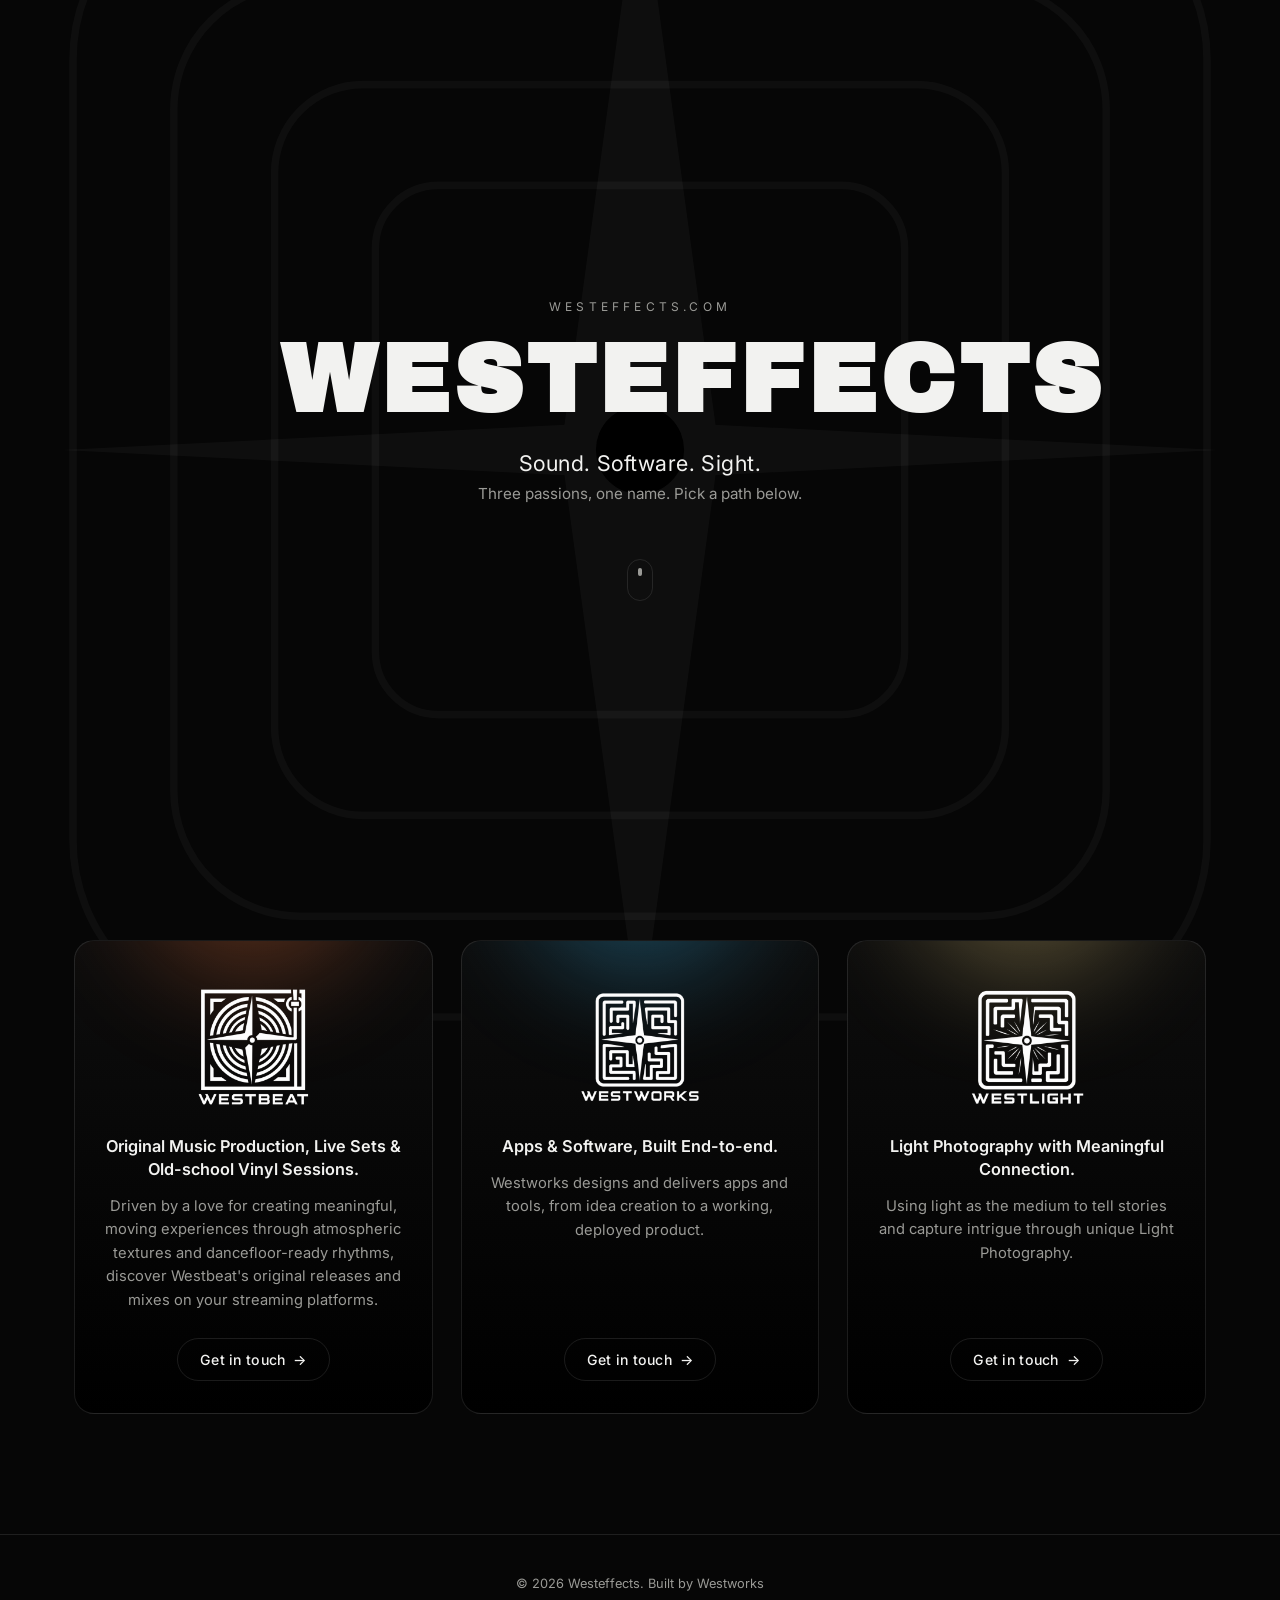
==== index.html @ 7c858b0b "edit footer" ====
<!DOCTYPE html>
<html lang="en">
<head>
<meta charset="UTF-8">
<meta name="viewport" content="width=device-width, initial-scale=1.0">
<title>Westeffects — Westbeat · Westworks · Westlight</title>
<meta name="description" content="Westeffects is the umbrella for Westbeat (music production), Westworks (apps and software), and Westlight (photography).">

<!-- Open Graph -->
<meta property="og:title" content="Westeffects">
<meta property="og:description" content="Music. Software. Photography. Three passions, one name.">
<meta property="og:type" content="website">
<meta property="og:url" content="https://westeffects.com">

<link rel="icon" href="assets/westworks-logo.png">

<link rel="preconnect" href="https://fonts.googleapis.com">
<link rel="preconnect" href="https://fonts.gstatic.com" crossorigin>
<link href="https://fonts.googleapis.com/css2?family=Archivo+Black&family=Inter:wght@400;500;600&display=swap" rel="stylesheet">

<link rel="stylesheet" href="styles.css">
</head>
<body>

<div class="bg-mark" aria-hidden="true">
  <svg viewBox="0 0 200 200" xmlns="http://www.w3.org/2000/svg">
    <g fill="none" stroke="currentColor" stroke-width="1.2">
      <rect x="10" y="10" width="180" height="180" rx="28" />
      <rect x="26" y="26" width="148" height="148" rx="20" />
      <rect x="42" y="42" width="116" height="116" rx="14" />
      <rect x="58" y="58" width="84" height="84" rx="10" />
    </g>
    <path d="M100 8 L112 96 L192 100 L112 104 L100 192 L88 104 L8 100 L88 96 Z" fill="currentColor" />
    <circle cx="100" cy="100" r="7" fill="#000" />
  </svg>
</div>

<header class="hero">
  <div class="hero-inner">
    <p class="eyebrow">westeffects.com</p>
    <h1 class="wordmark">WESTEFFECTS</h1>
    <p class="tagline">Sound. Software. Sight.</p>
    <p class="subtext">Three passions, one name. Pick a path below.</p>
    <a href="#brands" class="scroll-cue" aria-label="Scroll to brands">
      <span></span>
    </a>
  </div>
</header>

<main id="brands" class="brands">

  <article class="card card-beat">
    <div class="card-glow"></div>
    <img class="card-logo" src="assets/westbeat-logo.png" alt="Westbeat logo">
    <p class="card-tag">Original Music Production, Live Sets & Old-school Vinyl Sessions.</p>
    <p class="card-desc">
      Driven by a love for creating meaningful, moving experiences through
      atmospheric textures and dancefloor-ready rhythms, discover Westbeat's
      original releases and mixes on your streaming platforms.
    </p>
    <a class="card-cta" href="mailto:westbeat@westeffects.com">
      Get in touch <span aria-hidden="true">→</span>
    </a>
  </article>

  <article class="card card-works">
    <div class="card-glow"></div>
    <img class="card-logo" src="assets/westworks-logo.png" alt="Westworks logo">
    <p class="card-tag">Apps & Software, Built End-to-end.</p>
    <p class="card-desc">
      Westworks designs and delivers apps and tools, from idea creation
      to a working, deployed product.
    </p>
    <a class="card-cta" href="mailto:westworks@westeffects.com">
      Get in touch <span aria-hidden="true">→</span>
    </a>
  </article>

  <article class="card card-light">
    <div class="card-glow"></div>
    <img class="card-logo" src="assets/westlight-logo.png" alt="Westlight logo">
    <p class="card-tag">Light Photography with Meaningful Connection.</p>
    <p class="card-desc">
      Using light as the medium to tell stories and capture intrigue
      through unique Light Photography.
    </p>
    <a class="card-cta" href="mailto:westlight@westeffects.com">
      Get in touch <span aria-hidden="true">→</span>
    </a>
  </article>

</main>

<footer class="site-footer">
  <p>&copy; <span id="year"></span> Westeffects. Built by Westworks</p>
</footer>

<script>
  document.getElementById('year').textContent = new Date().getFullYear();
</script>

</body>
</html>
---- styles.css ----
:root {
  --bg: #060606;
  --bg-2: #0d0d0d;
  --line: rgba(255, 255, 255, 0.10);
  --text: #f2f2f0;
  --text-dim: #9a9a96;
  --beat: #ff7a3d;
  --works: #3dc4ff;
  --light: #ffe08a;
}

* { box-sizing: border-box; }

html { scroll-behavior: smooth; }

body {
  margin: 0;
  background: var(--bg);
  color: var(--text);
  font-family: 'Inter', -apple-system, BlinkMacSystemFont, sans-serif;
  overflow-x: hidden;
}

/* ---------- background watermark mark ---------- */
.bg-mark {
  position: fixed;
  top: 50%;
  left: 50%;
  width: 140vmin;
  height: 140vmin;
  transform: translate(-50%, -50%);
  color: rgba(255, 255, 255, 0.035);
  pointer-events: none;
  z-index: 0;
  animation: spin 240s linear infinite;
}
.bg-mark svg { width: 100%; height: 100%; }
@keyframes spin {
  from { transform: translate(-50%, -50%) rotate(0deg); }
  to   { transform: translate(-50%, -50%) rotate(360deg); }
}

/* ---------- hero ---------- */
.hero {
  position: relative;
  min-height: 100svh;
  display: flex;
  align-items: center;
  justify-content: center;
  text-align: center;
  padding: 24px;
  z-index: 1;
}

.hero-inner { max-width: 720px; }

.eyebrow {
  margin: 0 0 18px;
  letter-spacing: 0.35em;
  text-transform: uppercase;
  font-size: 12px;
  color: var(--text-dim);
}

.wordmark {
  font-family: 'Archivo Black', sans-serif;
  font-size: clamp(2.6rem, 9vw, 6rem);
  letter-spacing: 0.04em;
  margin: 0;
  line-height: 1;
}

.tagline {
  margin: 22px 0 8px;
  font-size: clamp(1rem, 2.4vw, 1.35rem);
  color: var(--text);
  letter-spacing: 0.02em;
}

.subtext {
  margin: 0 auto;
  max-width: 440px;
  color: var(--text-dim);
  font-size: 0.95rem;
}

.scroll-cue {
  display: inline-flex;
  margin-top: 56px;
  width: 26px;
  height: 42px;
  border: 1.5px solid var(--line);
  border-radius: 20px;
  align-items: flex-start;
  justify-content: center;
  padding-top: 8px;
}
.scroll-cue span {
  width: 4px;
  height: 8px;
  border-radius: 2px;
  background: var(--text-dim);
  animation: bob 1.8s ease-in-out infinite;
}
@keyframes bob {
  0%, 100% { transform: translateY(0); opacity: 1; }
  50% { transform: translateY(10px); opacity: 0.3; }
}

/* ---------- brand cards ---------- */
.brands {
  position: relative;
  z-index: 1;
  max-width: 1180px;
  margin: 0 auto;
  padding: 40px 24px 120px;
  display: grid;
  grid-template-columns: repeat(3, 1fr);
  gap: 28px;
}

@media (max-width: 880px) {
  .brands { grid-template-columns: 1fr; max-width: 480px; }
}

.card {
  position: relative;
  background: linear-gradient(180deg, var(--bg-2), #000);
  border: 1px solid var(--line);
  border-radius: 20px;
  padding: 40px 28px 32px;
  display: flex;
  flex-direction: column;
  align-items: center;
  text-align: center;
  overflow: hidden;
  transition: transform 0.35s ease, border-color 0.35s ease;
}

.card:hover {
  transform: translateY(-6px);
  border-color: rgba(255, 255, 255, 0.22);
}

.card-glow {
  position: absolute;
  top: -40%;
  left: 50%;
  width: 220px;
  height: 220px;
  transform: translateX(-50%);
  border-radius: 50%;
  filter: blur(60px);
  opacity: 0.35;
  transition: opacity 0.35s ease;
  pointer-events: none;
}
.card:hover .card-glow { opacity: 0.55; }

.card-beat .card-glow  { background: var(--beat); }
.card-works .card-glow { background: var(--works); }
.card-light .card-glow { background: var(--light); }

.card-logo {
  position: relative;
  width: 132px;
  height: 132px;
  object-fit: contain;
  margin-bottom: 22px;
}

.card-tag {
  position: relative;
  font-weight: 600;
  font-size: 1.02rem;
  margin: 0 0 14px;
  line-height: 1.4;
}

.card-desc {
  position: relative;
  color: var(--text-dim);
  font-size: 0.92rem;
  line-height: 1.6;
  margin: 0 0 26px;
}

.card-cta {
  position: relative;
  display: inline-flex;
  align-items: center;
  gap: 8px;
  margin-top: auto;
  padding: 12px 22px;
  border-radius: 999px;
  border: 1px solid var(--line);
  color: var(--text);
  text-decoration: none;
  font-size: 0.88rem;
  font-weight: 500;
  letter-spacing: 0.02em;
  transition: background 0.25s ease, border-color 0.25s ease, gap 0.25s ease;
}
.card-cta:hover {
  gap: 12px;
  border-color: rgba(255, 255, 255, 0.4);
  background: rgba(255, 255, 255, 0.06);
}

/* ---------- footer ---------- */
.site-footer {
  position: relative;
  z-index: 1;
  text-align: center;
  padding: 28px 24px 40px;
  color: var(--text-dim);
  font-size: 0.8rem;
  border-top: 1px solid var(--line);
}
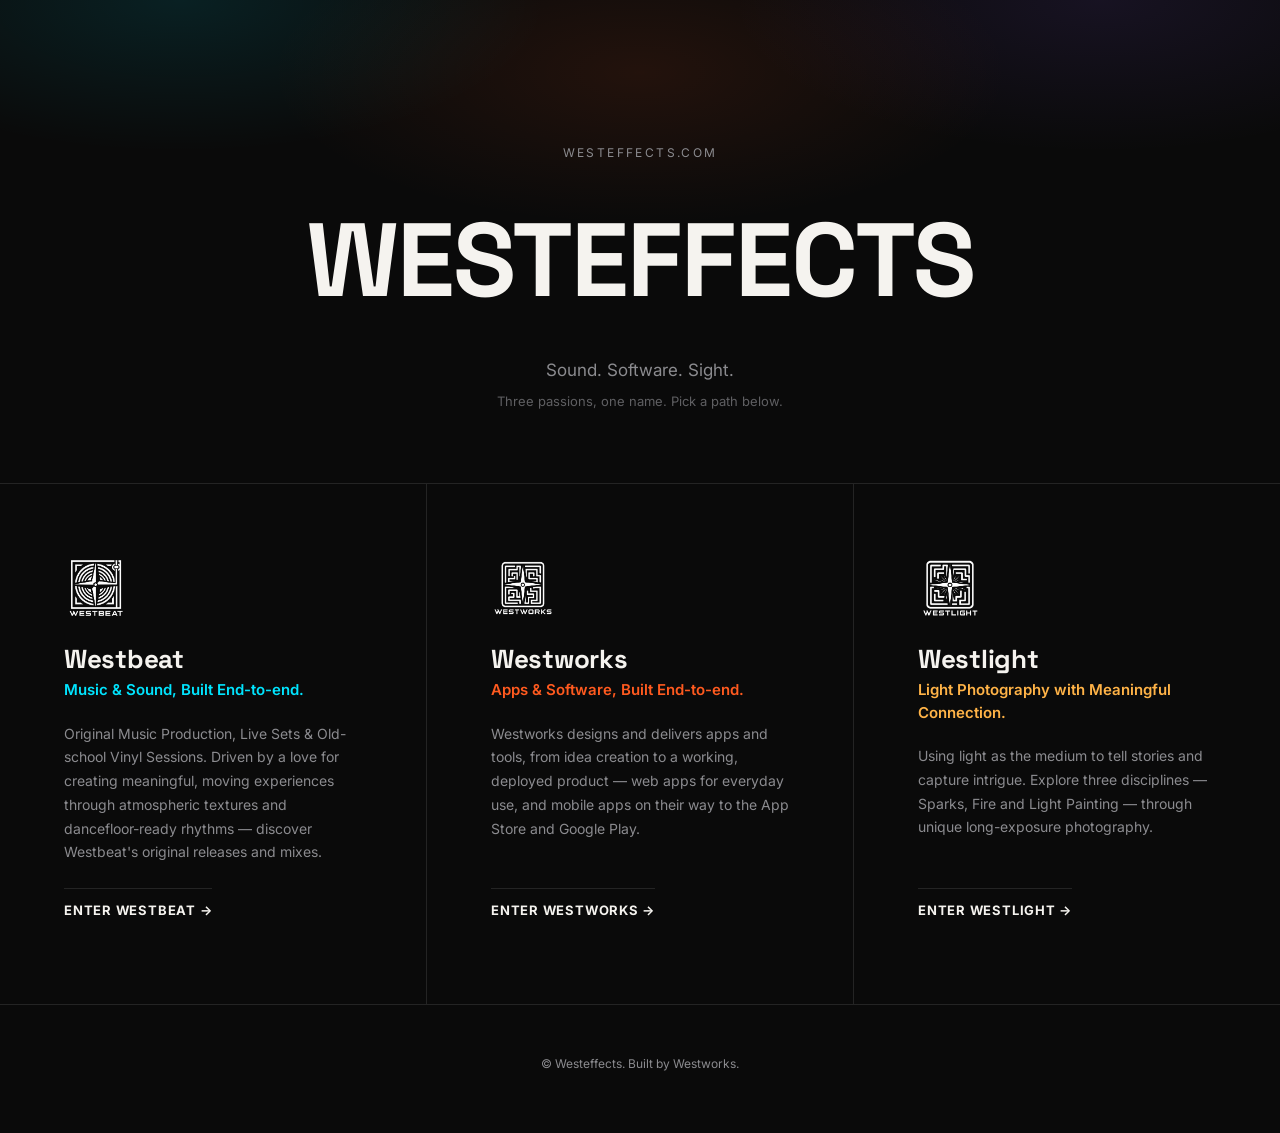
==== commit 550e1337: "Restructure site into dedicated project pages Replace single-page landing with a hub page linking to" ====
--- a/index.html
+++ b/index.html
@@ -5,99 +5,147 @@
 <meta name="viewport" content="width=device-width, initial-scale=1.0">
 <title>Westeffects — Westbeat · Westworks · Westlight</title>
 <meta name="description" content="Westeffects is the umbrella for Westbeat (music production), Westworks (apps and software), and Westlight (photography).">
-
-<!-- Open Graph -->
 <meta property="og:title" content="Westeffects">
 <meta property="og:description" content="Music. Software. Photography. Three passions, one name.">
 <meta property="og:type" content="website">
 <meta property="og:url" content="https://westeffects.com">
-
-<link rel="icon" href="assets/westworks-logo.png">
-
+<link rel="icon" href="/favicon.ico" sizes="any">
+<link rel="icon" type="image/png" sizes="32x32" href="/assets/favicon/favicon-32x32.png">
+<link rel="icon" type="image/png" sizes="16x16" href="/assets/favicon/favicon-16x16.png">
+<link rel="apple-touch-icon" sizes="180x180" href="/assets/favicon/favicon-180x180.png">
 <link rel="preconnect" href="https://fonts.googleapis.com">
 <link rel="preconnect" href="https://fonts.gstatic.com" crossorigin>
-<link href="https://fonts.googleapis.com/css2?family=Archivo+Black&family=Inter:wght@400;500;600&display=swap" rel="stylesheet">
+<link href="https://fonts.googleapis.com/css2?family=Space+Grotesk:wght@500;600;700&family=Inter:wght@400;500;600;700&display=swap" rel="stylesheet">
+<style>
+  :root{
+    --bg:#0a0a0a; --bg-raised:#131313; --line:#242424; --text:#f5f3ef; --muted:#8b8b8f;
+    --beat-a:#00e5ff; --beat-b:#ff2fd6;
+    --works:#ff5a1f;
+    --light-a:#ffb347; --light-b:#8b5cf6;
+  }
+  *{box-sizing:border-box; margin:0; padding:0;}
+  body{background:var(--bg); color:var(--text); font-family:'Inter',sans-serif; line-height:1.5;}
+  a{color:inherit; text-decoration:none;}
+  img{display:block; max-width:100%;}
+  h1,h2,h3{font-family:'Space Grotesk';}
 
-<link rel="stylesheet" href="styles.css">
+  header{
+    text-align:center; padding:16vh 6vw 8vh; position:relative; overflow:hidden;
+  }
+  header::before{
+    content:""; position:absolute; inset:-30% -10% auto -10%; height:150%;
+    background:
+      radial-gradient(ellipse 40% 35% at 20% 20%, rgba(0,229,255,.10), transparent 60%),
+      radial-gradient(ellipse 40% 35% at 50% 30%, rgba(255,90,31,.10), transparent 60%),
+      radial-gradient(ellipse 40% 35% at 80% 20%, rgba(139,92,246,.10), transparent 60%);
+    z-index:0;
+  }
+  .header-inner{position:relative; z-index:1;}
+  .kicker{font-size:12px; letter-spacing:.2em; text-transform:uppercase; color:var(--muted); margin-bottom:20px;}
+  h1{font-size:clamp(44px,9vw,104px); font-weight:700; letter-spacing:-.02em;}
+  header p.tag{margin-top:20px; color:var(--muted); font-size:clamp(14px,1.8vw,17px);}
+  header p.sub{margin-top:8px; color:#5f5f62; font-size:13px;}
+
+  .brands{
+    display:grid; grid-template-columns:repeat(3,1fr); gap:1px;
+    background:var(--line); border-top:1px solid var(--line); border-bottom:1px solid var(--line);
+  }
+  @media (max-width:860px){ .brands{grid-template-columns:1fr;} }
+
+  .brand-card{
+    background:var(--bg); padding:8vh 5vw; position:relative; overflow:hidden;
+    display:flex; flex-direction:column; gap:20px; min-height:520px;
+    transition:background .3s;
+  }
+  .brand-card:hover{background:var(--bg-raised);}
+  .brand-card .glow{
+    position:absolute; inset:0; opacity:0; transition:opacity .4s; pointer-events:none;
+  }
+  .brand-card:hover .glow{opacity:1;}
+
+  .card-beat .glow{background:radial-gradient(circle at 30% 20%, rgba(0,229,255,.14), transparent 55%), radial-gradient(circle at 75% 75%, rgba(255,47,214,.12), transparent 55%);}
+  .card-works .glow{background:radial-gradient(circle at 30% 20%, rgba(255,90,31,.16), transparent 55%);}
+  .card-light .glow{background:radial-gradient(circle at 30% 20%, rgba(255,179,71,.14), transparent 55%), radial-gradient(circle at 75% 75%, rgba(139,92,246,.14), transparent 55%);}
+
+  .brand-card .content{position:relative; z-index:1; display:flex; flex-direction:column; gap:20px; height:100%;}
+  .brand-card .mark{width:64px; height:64px; object-fit:contain;}
+  .brand-card h2{font-size:26px; font-weight:700; letter-spacing:-.01em;}
+  .brand-card .tagline{font-size:15px; font-weight:600; color:var(--muted);}
+  .brand-card .desc{font-size:14px; color:var(--muted); line-height:1.7; flex:1;}
+  .card-beat .tagline{color:var(--beat-a);}
+  .card-works .tagline{color:var(--works);}
+  .card-light .tagline{color:var(--light-a);}
+
+  .enter{
+    margin-top:auto; display:inline-flex; align-items:center; gap:8px;
+    font-size:13px; font-weight:700; letter-spacing:.06em; text-transform:uppercase;
+    padding:12px 0; border-top:1px solid var(--line); width:fit-content;
+    transition:gap .2s;
+  }
+  .brand-card:hover .enter{gap:14px;}
+
+  footer{text-align:center; padding:50px 6vw 60px; color:var(--muted); font-size:12px;}
+  footer a{border-bottom:1px solid transparent;}
+  footer a:hover{border-color:var(--muted);}
+</style>
 </head>
 <body>
 
-<div class="bg-mark" aria-hidden="true">
-  <svg viewBox="0 0 200 200" xmlns="http://www.w3.org/2000/svg">
-    <g fill="none" stroke="currentColor" stroke-width="1.2">
-      <rect x="10" y="10" width="180" height="180" rx="28" />
-      <rect x="26" y="26" width="148" height="148" rx="20" />
-      <rect x="42" y="42" width="116" height="116" rx="14" />
-      <rect x="58" y="58" width="84" height="84" rx="10" />
-    </g>
-    <path d="M100 8 L112 96 L192 100 L112 104 L100 192 L88 104 L8 100 L88 96 Z" fill="currentColor" />
-    <circle cx="100" cy="100" r="7" fill="#000" />
-  </svg>
-</div>
-
-<header class="hero">
-  <div class="hero-inner">
-    <p class="eyebrow">westeffects.com</p>
-    <h1 class="wordmark">WESTEFFECTS</h1>
-    <p class="tagline">Sound. Software. Sight.</p>
-    <p class="subtext">Three passions, one name. Pick a path below.</p>
-    <a href="#brands" class="scroll-cue" aria-label="Scroll to brands">
-      <span></span>
-    </a>
+<header>
+  <div class="header-inner">
+    <div class="kicker">westeffects.com</div>
+    <h1>WESTEFFECTS</h1>
+    <p class="tag">Sound. Software. Sight.</p>
+    <p class="sub">Three passions, one name. Pick a path below.</p>
   </div>
 </header>
 
-<main id="brands" class="brands">
+<div class="brands" id="brands">
 
-  <article class="card card-beat">
-    <div class="card-glow"></div>
-    <img class="card-logo" src="assets/westbeat-logo.png" alt="Westbeat logo">
-    <p class="card-tag">Original Music Production, Live Sets & Old-school Vinyl Sessions.</p>
-    <p class="card-desc">
-      Driven by a love for creating meaningful, moving experiences through
-      atmospheric textures and dancefloor-ready rhythms, discover Westbeat's
-      original releases and mixes on your streaming platforms.
-    </p>
-    <a class="card-cta" href="mailto:westbeat@westeffects.com">
-      Get in touch <span aria-hidden="true">→</span>
-    </a>
-  </article>
+  <a class="brand-card card-beat" href="/westbeat/">
+    <div class="glow"></div>
+    <div class="content">
+      <img class="mark" src="/assets/westbeat-logo.png" alt="Westbeat logo">
+      <div>
+        <h2>Westbeat</h2>
+        <p class="tagline">Music &amp; Sound, Built End-to-end.</p>
+      </div>
+      <p class="desc">Original Music Production, Live Sets &amp; Old-school Vinyl Sessions. Driven by a love for creating meaningful, moving experiences through atmospheric textures and dancefloor-ready rhythms — discover Westbeat's original releases and mixes.</p>
+      <span class="enter">Enter Westbeat &rarr;</span>
+    </div>
+  </a>
 
-  <article class="card card-works">
-    <div class="card-glow"></div>
-    <img class="card-logo" src="assets/westworks-logo.png" alt="Westworks logo">
-    <p class="card-tag">Apps & Software, Built End-to-end.</p>
-    <p class="card-desc">
-      Westworks designs and delivers apps and tools, from idea creation
-      to a working, deployed product.
-    </p>
-    <a class="card-cta" href="mailto:westworks@westeffects.com">
-      Get in touch <span aria-hidden="true">→</span>
-    </a>
-  </article>
+  <a class="brand-card card-works" href="/westworks/">
+    <div class="glow"></div>
+    <div class="content">
+      <img class="mark" src="/assets/westworks-logo.png" alt="Westworks logo" onerror="this.style.display='none'">
+      <div>
+        <h2>Westworks</h2>
+        <p class="tagline">Apps &amp; Software, Built End-to-end.</p>
+      </div>
+      <p class="desc">Westworks designs and delivers apps and tools, from idea creation to a working, deployed product — web apps for everyday use, and mobile apps on their way to the App Store and Google Play.</p>
+      <span class="enter">Enter Westworks &rarr;</span>
+    </div>
+  </a>
 
-  <article class="card card-light">
-    <div class="card-glow"></div>
-    <img class="card-logo" src="assets/westlight-logo.png" alt="Westlight logo">
-    <p class="card-tag">Light Photography with Meaningful Connection.</p>
-    <p class="card-desc">
-      Using light as the medium to tell stories and capture intrigue
-      through unique Light Photography.
-    </p>
-    <a class="card-cta" href="mailto:westlight@westeffects.com">
-      Get in touch <span aria-hidden="true">→</span>
-    </a>
-  </article>
+  <a class="brand-card card-light" href="/westlight/">
+    <div class="glow"></div>
+    <div class="content">
+      <img class="mark" src="/assets/westlight-logo.png" alt="Westlight logo" onerror="this.style.display='none'">
+      <div>
+        <h2>Westlight</h2>
+        <p class="tagline">Light Photography with Meaningful Connection.</p>
+      </div>
+      <p class="desc">Using light as the medium to tell stories and capture intrigue. Explore three disciplines — Sparks, Fire and Light Painting — through unique long-exposure photography.</p>
+      <span class="enter">Enter Westlight &rarr;</span>
+    </div>
+  </a>
 
-</main>
+</div>
 
-<footer class="site-footer">
-  <p>&copy; <span id="year"></span> Westeffects. Built by Westworks</p>
+<footer>
+  &copy; Westeffects. Built by <a href="/westworks/">Westworks</a>.
 </footer>
-
-<script>
-  document.getElementById('year').textContent = new Date().getFullYear();
-</script>
 
 </body>
 </html>
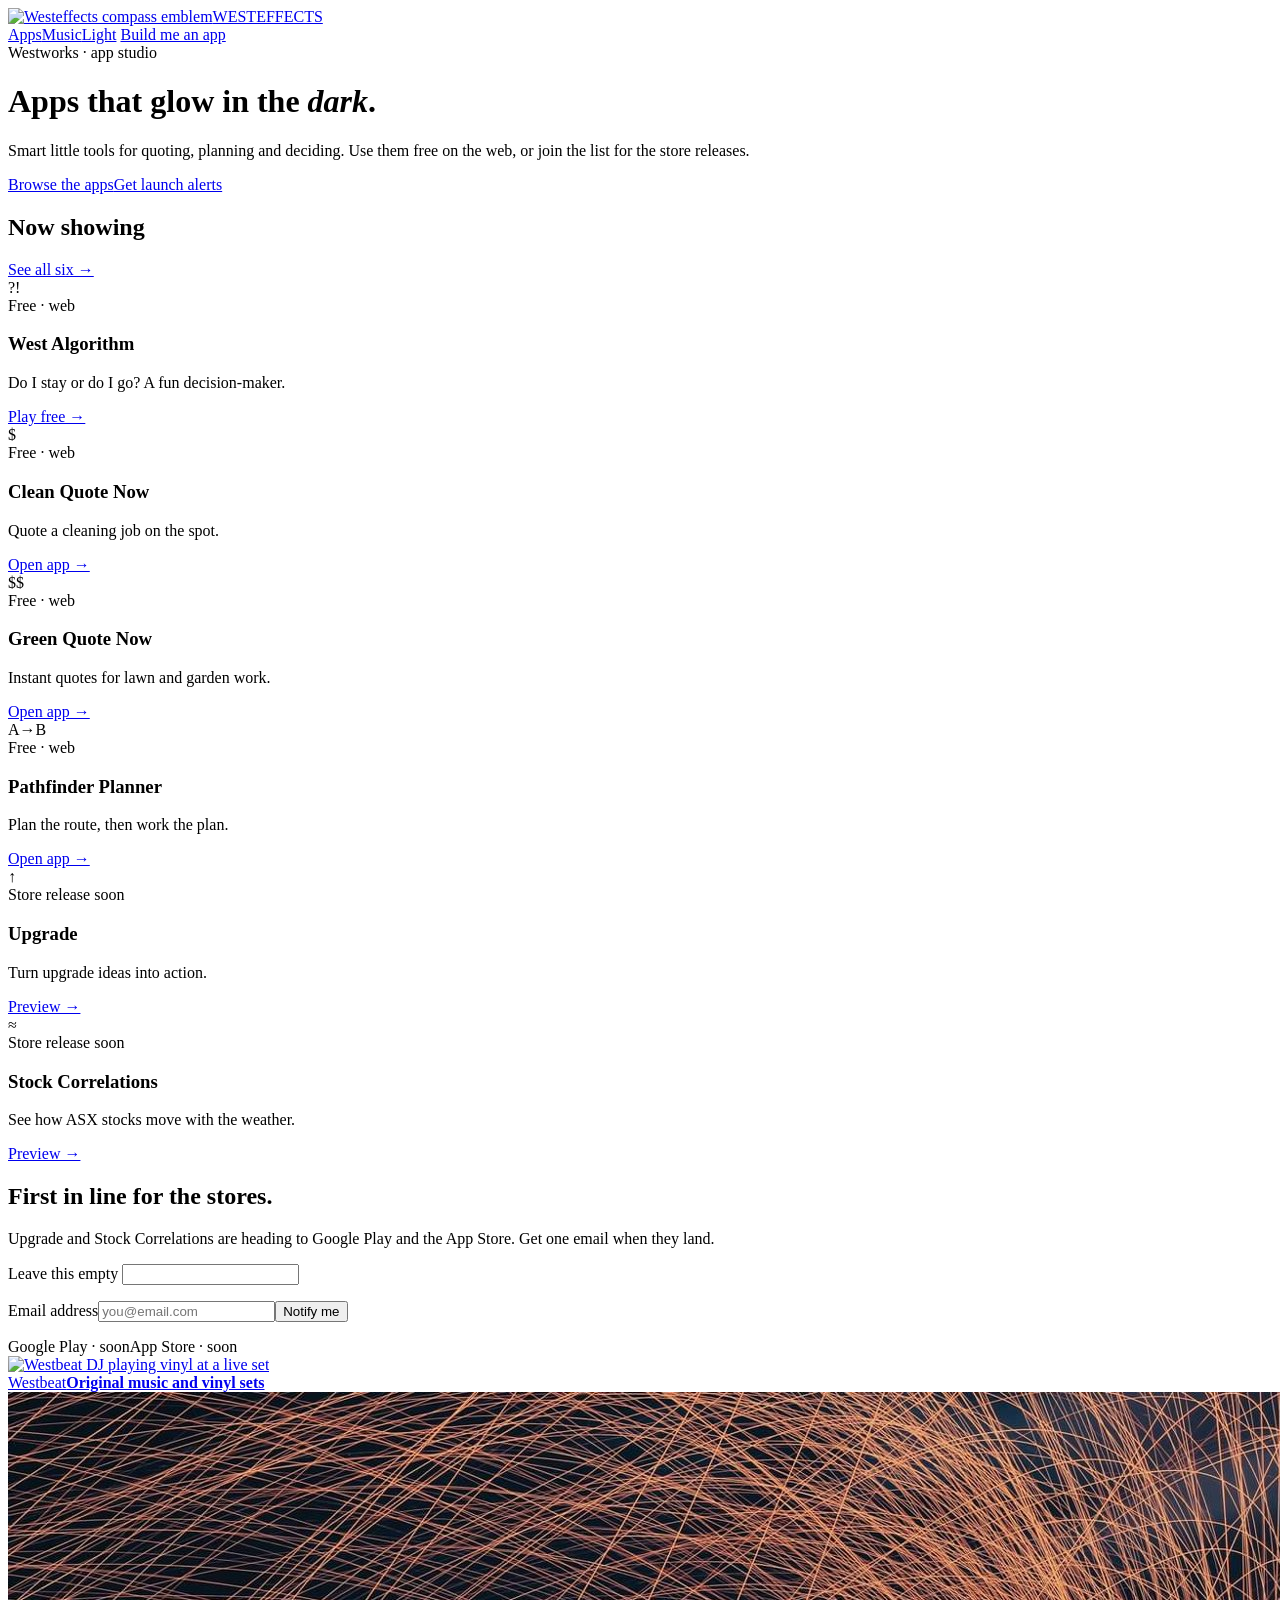
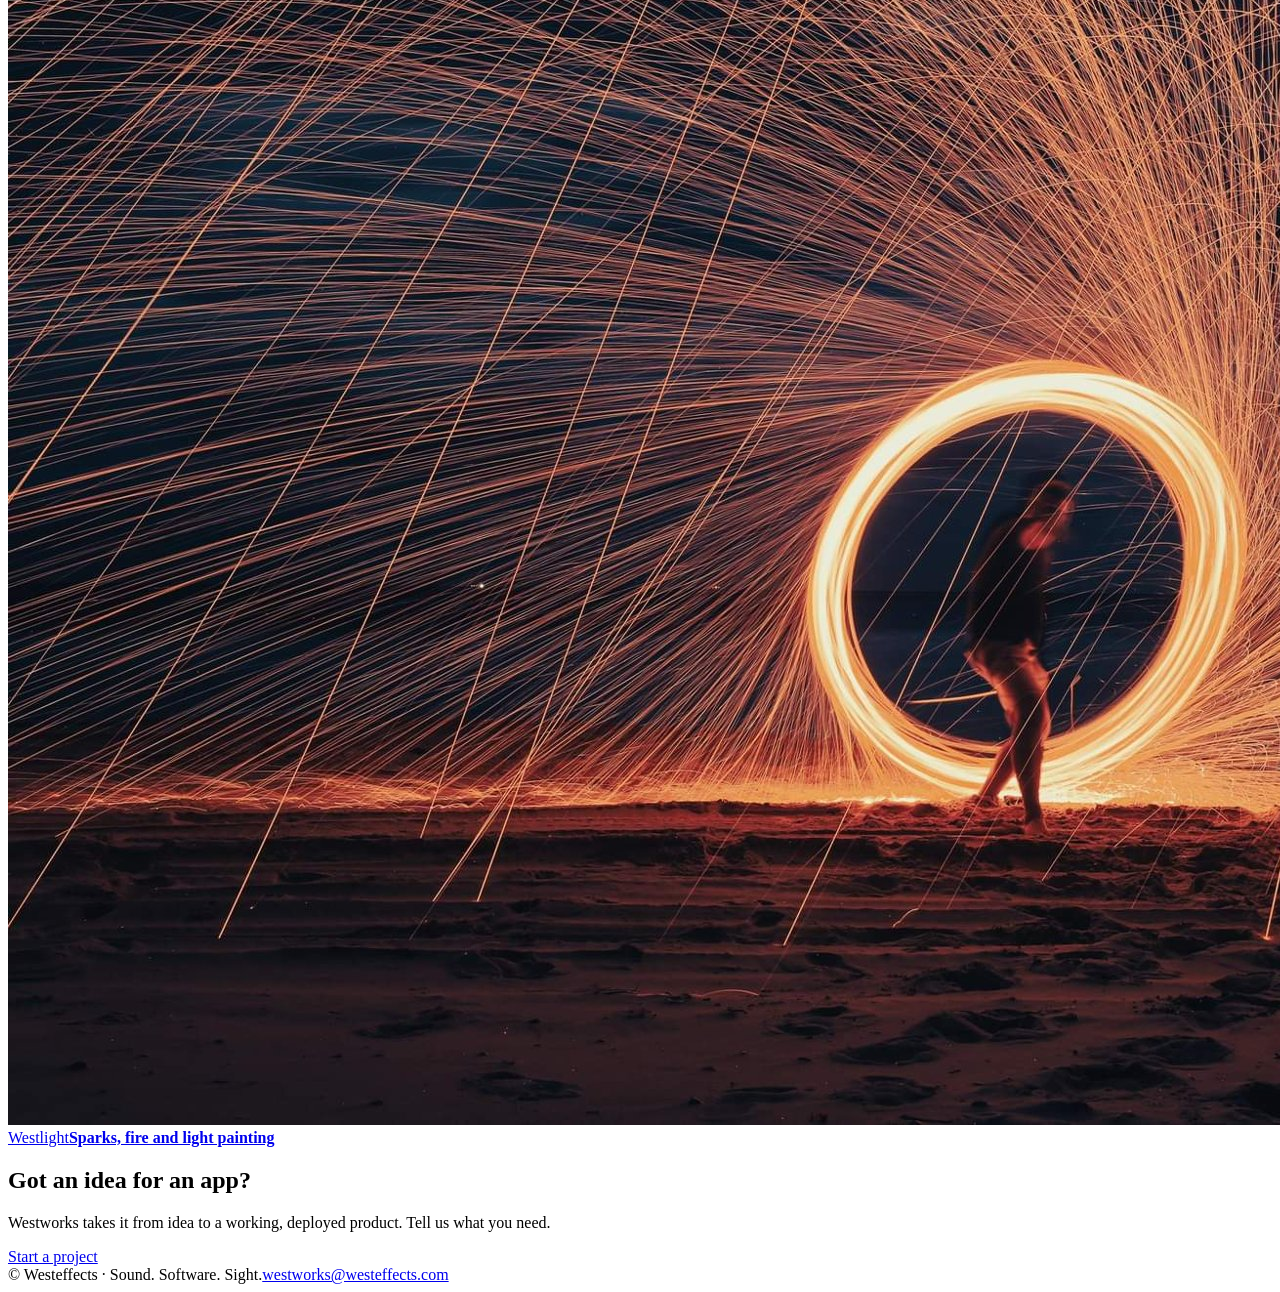
==== commit b65b2a67: "Add files via upload" ====
--- a/index.html
+++ b/index.html
@@ -3,149 +3,81 @@
 <head>
 <meta charset="UTF-8">
 <meta name="viewport" content="width=device-width, initial-scale=1.0">
-<title>Westeffects — Westbeat · Westworks · Westlight</title>
-<meta name="description" content="Westeffects is the umbrella for Westbeat (music production), Westworks (apps and software), and Westlight (photography).">
+<title>Westeffects — Apps, Music and Light Photography</title>
+<meta name="description" content="Westeffects is the home of Westworks (apps and software), Westbeat (music) and Westlight (light photography). Try the apps free, or get a custom app built.">
 <meta property="og:title" content="Westeffects">
-<meta property="og:description" content="Music. Software. Photography. Three passions, one name.">
+<meta property="og:description" content="Sound. Software. Sight. Free web apps, store releases coming, and custom builds.">
 <meta property="og:type" content="website">
 <meta property="og:url" content="https://westeffects.com">
-<link rel="icon" href="/favicon.ico" sizes="any">
-<link rel="icon" type="image/png" sizes="32x32" href="/assets/favicon/favicon-32x32.png">
-<link rel="icon" type="image/png" sizes="16x16" href="/assets/favicon/favicon-16x16.png">
-<link rel="apple-touch-icon" sizes="180x180" href="/assets/favicon/favicon-180x180.png">
+<meta property="og:image" content="https://westeffects.com/westlight/full/sparks-02.jpg">
+<link rel="icon" href="/assets/favicon.png">
 <link rel="preconnect" href="https://fonts.googleapis.com">
 <link rel="preconnect" href="https://fonts.gstatic.com" crossorigin>
-<link href="https://fonts.googleapis.com/css2?family=Space+Grotesk:wght@500;600;700&family=Inter:wght@400;500;600;700&display=swap" rel="stylesheet">
-<style>
-  :root{
-    --bg:#0a0a0a; --bg-raised:#131313; --line:#242424; --text:#f5f3ef; --muted:#8b8b8f;
-    --beat-a:#00e5ff; --beat-b:#ff2fd6;
-    --works:#ff5a1f;
-    --light-a:#ffb347; --light-b:#8b5cf6;
-  }
-  *{box-sizing:border-box; margin:0; padding:0;}
-  body{background:var(--bg); color:var(--text); font-family:'Inter',sans-serif; line-height:1.5;}
-  a{color:inherit; text-decoration:none;}
-  img{display:block; max-width:100%;}
-  h1,h2,h3{font-family:'Space Grotesk';}
-
-  header{
-    text-align:center; padding:16vh 6vw 8vh; position:relative; overflow:hidden;
-  }
-  header::before{
-    content:""; position:absolute; inset:-30% -10% auto -10%; height:150%;
-    background:
-      radial-gradient(ellipse 40% 35% at 20% 20%, rgba(0,229,255,.10), transparent 60%),
-      radial-gradient(ellipse 40% 35% at 50% 30%, rgba(255,90,31,.10), transparent 60%),
-      radial-gradient(ellipse 40% 35% at 80% 20%, rgba(139,92,246,.10), transparent 60%);
-    z-index:0;
-  }
-  .header-inner{position:relative; z-index:1;}
-  .kicker{font-size:12px; letter-spacing:.2em; text-transform:uppercase; color:var(--muted); margin-bottom:20px;}
-  h1{font-size:clamp(44px,9vw,104px); font-weight:700; letter-spacing:-.02em;}
-  header p.tag{margin-top:20px; color:var(--muted); font-size:clamp(14px,1.8vw,17px);}
-  header p.sub{margin-top:8px; color:#5f5f62; font-size:13px;}
-
-  .brands{
-    display:grid; grid-template-columns:repeat(3,1fr); gap:1px;
-    background:var(--line); border-top:1px solid var(--line); border-bottom:1px solid var(--line);
-  }
-  @media (max-width:860px){ .brands{grid-template-columns:1fr;} }
-
-  .brand-card{
-    background:var(--bg); padding:8vh 5vw; position:relative; overflow:hidden;
-    display:flex; flex-direction:column; gap:20px; min-height:520px;
-    transition:background .3s;
-  }
-  .brand-card:hover{background:var(--bg-raised);}
-  .brand-card .glow{
-    position:absolute; inset:0; opacity:0; transition:opacity .4s; pointer-events:none;
-  }
-  .brand-card:hover .glow{opacity:1;}
-
-  .card-beat .glow{background:radial-gradient(circle at 30% 20%, rgba(0,229,255,.14), transparent 55%), radial-gradient(circle at 75% 75%, rgba(255,47,214,.12), transparent 55%);}
-  .card-works .glow{background:radial-gradient(circle at 30% 20%, rgba(255,90,31,.16), transparent 55%);}
-  .card-light .glow{background:radial-gradient(circle at 30% 20%, rgba(255,179,71,.14), transparent 55%), radial-gradient(circle at 75% 75%, rgba(139,92,246,.14), transparent 55%);}
-
-  .brand-card .content{position:relative; z-index:1; display:flex; flex-direction:column; gap:20px; height:100%;}
-  .brand-card .mark{width:64px; height:64px; object-fit:contain;}
-  .brand-card h2{font-size:26px; font-weight:700; letter-spacing:-.01em;}
-  .brand-card .tagline{font-size:15px; font-weight:600; color:var(--muted);}
-  .brand-card .desc{font-size:14px; color:var(--muted); line-height:1.7; flex:1;}
-  .card-beat .tagline{color:var(--beat-a);}
-  .card-works .tagline{color:var(--works);}
-  .card-light .tagline{color:var(--light-a);}
-
-  .enter{
-    margin-top:auto; display:inline-flex; align-items:center; gap:8px;
-    font-size:13px; font-weight:700; letter-spacing:.06em; text-transform:uppercase;
-    padding:12px 0; border-top:1px solid var(--line); width:fit-content;
-    transition:gap .2s;
-  }
-  .brand-card:hover .enter{gap:14px;}
-
-  footer{text-align:center; padding:50px 6vw 60px; color:var(--muted); font-size:12px;}
-  footer a{border-bottom:1px solid transparent;}
-  footer a:hover{border-color:var(--muted);}
-</style>
+<link href="https://fonts.googleapis.com/css2?family=Unbounded:wght@500;800&family=Manrope:wght@400;500;700;800&display=swap" rel="stylesheet">
+<link rel="stylesheet" href="/assets/styles.css">
 </head>
 <body>
+<div class="wrap">
+  <nav class="nav" aria-label="Main">
+    <a class="brand" href="/"><img src="/assets/emblem-256.png" alt="Westeffects compass emblem" width="44" height="44"><span>WESTEFFECTS</span></a>
+    <div class="menu">
+      <a href="/westworks/">Apps</a><a href="/westbeat/">Music</a><a href="/westlight/">Light</a>
+      <a class="cta" href="/westworks/#build">Build me an app</a>
+    </div>
+  </nav>
 
-<header>
-  <div class="header-inner">
-    <div class="kicker">westeffects.com</div>
-    <h1>WESTEFFECTS</h1>
-    <p class="tag">Sound. Software. Sight.</p>
-    <p class="sub">Three passions, one name. Pick a path below.</p>
-  </div>
-</header>
+  <header class="hero">
+    <span class="kicker">Westworks · app studio</span>
+    <h1 class="disp">Apps that glow in the <em>dark</em>.</h1>
+    <p class="lead">Smart little tools for quoting, planning and deciding. Use them free on the web, or join the list for the store releases.</p>
+    <div class="row"><a class="btn" href="/westworks/">Browse the apps</a><a class="btn ghost" href="#notify">Get launch alerts</a></div>
+  </header>
 
-<div class="brands" id="brands">
-
-  <a class="brand-card card-beat" href="/westbeat/">
-    <div class="glow"></div>
-    <div class="content">
-      <img class="mark" src="/assets/westbeat-logo.png" alt="Westbeat logo">
-      <div>
-        <h2>Westbeat</h2>
-        <p class="tagline">Music &amp; Sound, Built End-to-end.</p>
-      </div>
-      <p class="desc">Original Music Production, Live Sets &amp; Old-school Vinyl Sessions. Driven by a love for creating meaningful, moving experiences through atmospheric textures and dancefloor-ready rhythms — discover Westbeat's original releases and mixes.</p>
-      <span class="enter">Enter Westbeat &rarr;</span>
+  <section class="block" aria-labelledby="now">
+    <div class="head-row"><h2 class="disp" id="now">Now showing</h2><a class="link-more" href="/westworks/">See all six →</a></div>
+    <div class="grid">
+      <article class="glass app" style="--c:#22E4FF"><div class="body"><div class="glyph">?!</div><span class="tag">Free · web</span><h3 class="disp">West Algorithm</h3><p>Do I stay or do I go? A fun decision-maker.</p><a class="btn ghost sm go" href="https://westygorithm.netlify.app" target="_blank" rel="noopener">Play free →</a></div></article>
+      <article class="glass app" style="--c:#FF3DCB"><div class="body"><div class="glyph">$</div><span class="tag">Free · web</span><h3 class="disp">Clean Quote Now</h3><p>Quote a cleaning job on the spot.</p><a class="btn ghost sm go" href="https://cleanquotenow.netlify.app" target="_blank" rel="noopener">Open app →</a></div></article>
+      <article class="glass app" style="--c:#B6FF5C"><div class="body"><div class="glyph">$$</div><span class="tag">Free · web</span><h3 class="disp">Green Quote Now</h3><p>Instant quotes for lawn and garden work.</p><a class="btn ghost sm go" href="https://greenquote.netlify.app" target="_blank" rel="noopener">Open app →</a></div></article>
+      <article class="glass app" style="--c:#FFB347"><div class="body"><div class="glyph">A→B</div><span class="tag">Free · web</span><h3 class="disp">Pathfinder Planner</h3><p>Plan the route, then work the plan.</p><a class="btn ghost sm go" href="https://pathfinderplanner.netlify.app" target="_blank" rel="noopener">Open app →</a></div></article>
+      <article class="glass app" style="--c:#FF3DCB"><div class="body"><div class="glyph">↑</div><span class="tag">Store release soon</span><h3 class="disp">Upgrade</h3><p>Turn upgrade ideas into action.</p><a class="btn ghost sm go" href="https://appgradeappideas.netlify.app" target="_blank" rel="noopener">Preview →</a></div></article>
+      <article class="glass app" style="--c:#22E4FF"><div class="body"><div class="glyph">≈</div><span class="tag">Store release soon</span><h3 class="disp">Stock Correlations</h3><p>See how ASX stocks move with the weather.</p><a class="btn ghost sm go" href="https://stockcorrelation.netlify.app" target="_blank" rel="noopener">Preview →</a></div></article>
     </div>
-  </a>
-
-  <a class="brand-card card-works" href="/westworks/">
-    <div class="glow"></div>
-    <div class="content">
-      <img class="mark" src="/assets/westworks-logo.png" alt="Westworks logo" onerror="this.style.display='none'">
-      <div>
-        <h2>Westworks</h2>
-        <p class="tagline">Apps &amp; Software, Built End-to-end.</p>
-      </div>
-      <p class="desc">Westworks designs and delivers apps and tools, from idea creation to a working, deployed product — web apps for everyday use, and mobile apps on their way to the App Store and Google Play.</p>
-      <span class="enter">Enter Westworks &rarr;</span>
-    </div>
-  </a>
-
-  <a class="brand-card card-light" href="/westlight/">
-    <div class="glow"></div>
-    <div class="content">
-      <img class="mark" src="/assets/westlight-logo.png" alt="Westlight logo" onerror="this.style.display='none'">
-      <div>
-        <h2>Westlight</h2>
-        <p class="tagline">Light Photography with Meaningful Connection.</p>
-      </div>
-      <p class="desc">Using light as the medium to tell stories and capture intrigue. Explore three disciplines — Sparks, Fire and Light Painting — through unique long-exposure photography.</p>
-      <span class="enter">Enter Westlight &rarr;</span>
-    </div>
-  </a>
-
+  </section>
 </div>
 
-<footer>
-  &copy; Westeffects. Built by <a href="/westworks/">Westworks</a>.
-</footer>
+<section class="band" id="notify" aria-labelledby="notify-h">
+  <div class="wrap">
+    <div class="txt"><h2 class="disp" id="notify-h">First in line for the stores.</h2><p>Upgrade and Stock Correlations are heading to Google Play and the App Store. Get one email when they land.</p></div>
+    <div class="side">
+      <form class="cap" name="store-launch" method="POST" action="/" data-netlify="true" netlify-honeypot="bot-field" data-success="You are on the list. We will email you at launch.">
+        <input type="hidden" name="form-name" value="store-launch">
+        <p class="hp"><label>Leave this empty <input name="bot-field"></label></p>
+        <div class="frow"><label class="sr" for="e1">Email address</label><input class="field" id="e1" name="email" type="email" required placeholder="you@email.com" autocomplete="email"><button class="btn" type="submit">Notify me</button></div>
+        <p class="msg" role="status" aria-live="polite"></p>
+      </form>
+      <div class="badges"><span>Google Play · soon</span><span>App Store · soon</span></div>
+    </div>
+  </div>
+</section>
 
+<div class="wrap">
+  <section class="block" aria-label="More from Westeffects">
+    <div class="grid" style="grid-template-columns:repeat(auto-fit,minmax(340px,1fr))">
+      <a class="glass feature" href="/westbeat/"><img src="/assets/live-set.jpg" alt="Westbeat DJ playing vinyl at a live set" loading="lazy"><div class="cap"><span class="kicker">Westbeat</span><strong>Original music and vinyl sets</strong></div></a>
+      <a class="glass feature" href="/westlight/"><img src="/westlight/full/sparks-02.jpg" alt="Person inside a ring of steel wool sparks" loading="lazy"><div class="cap"><span class="kicker" style="color:var(--amber)">Westlight</span><strong>Sparks, fire and light painting</strong></div></a>
+    </div>
+  </section>
+
+  <section class="block" id="build" aria-labelledby="build-h">
+    <div class="glass panel">
+      <div class="txt"><h2 class="disp" id="build-h">Got an idea for an app?</h2><p>Westworks takes it from idea to a working, deployed product. Tell us what you need.</p></div>
+      <a class="btn" href="/westworks/#build">Start a project</a>
+    </div>
+  </section>
+</div>
+
+<footer><div class="wrap"><span>© Westeffects · Sound. Software. Sight.</span><a href="mailto:westworks@westeffects.com">westworks@westeffects.com</a></div></footer>
+<script src="/assets/site.js" defer></script>
 </body>
 </html>
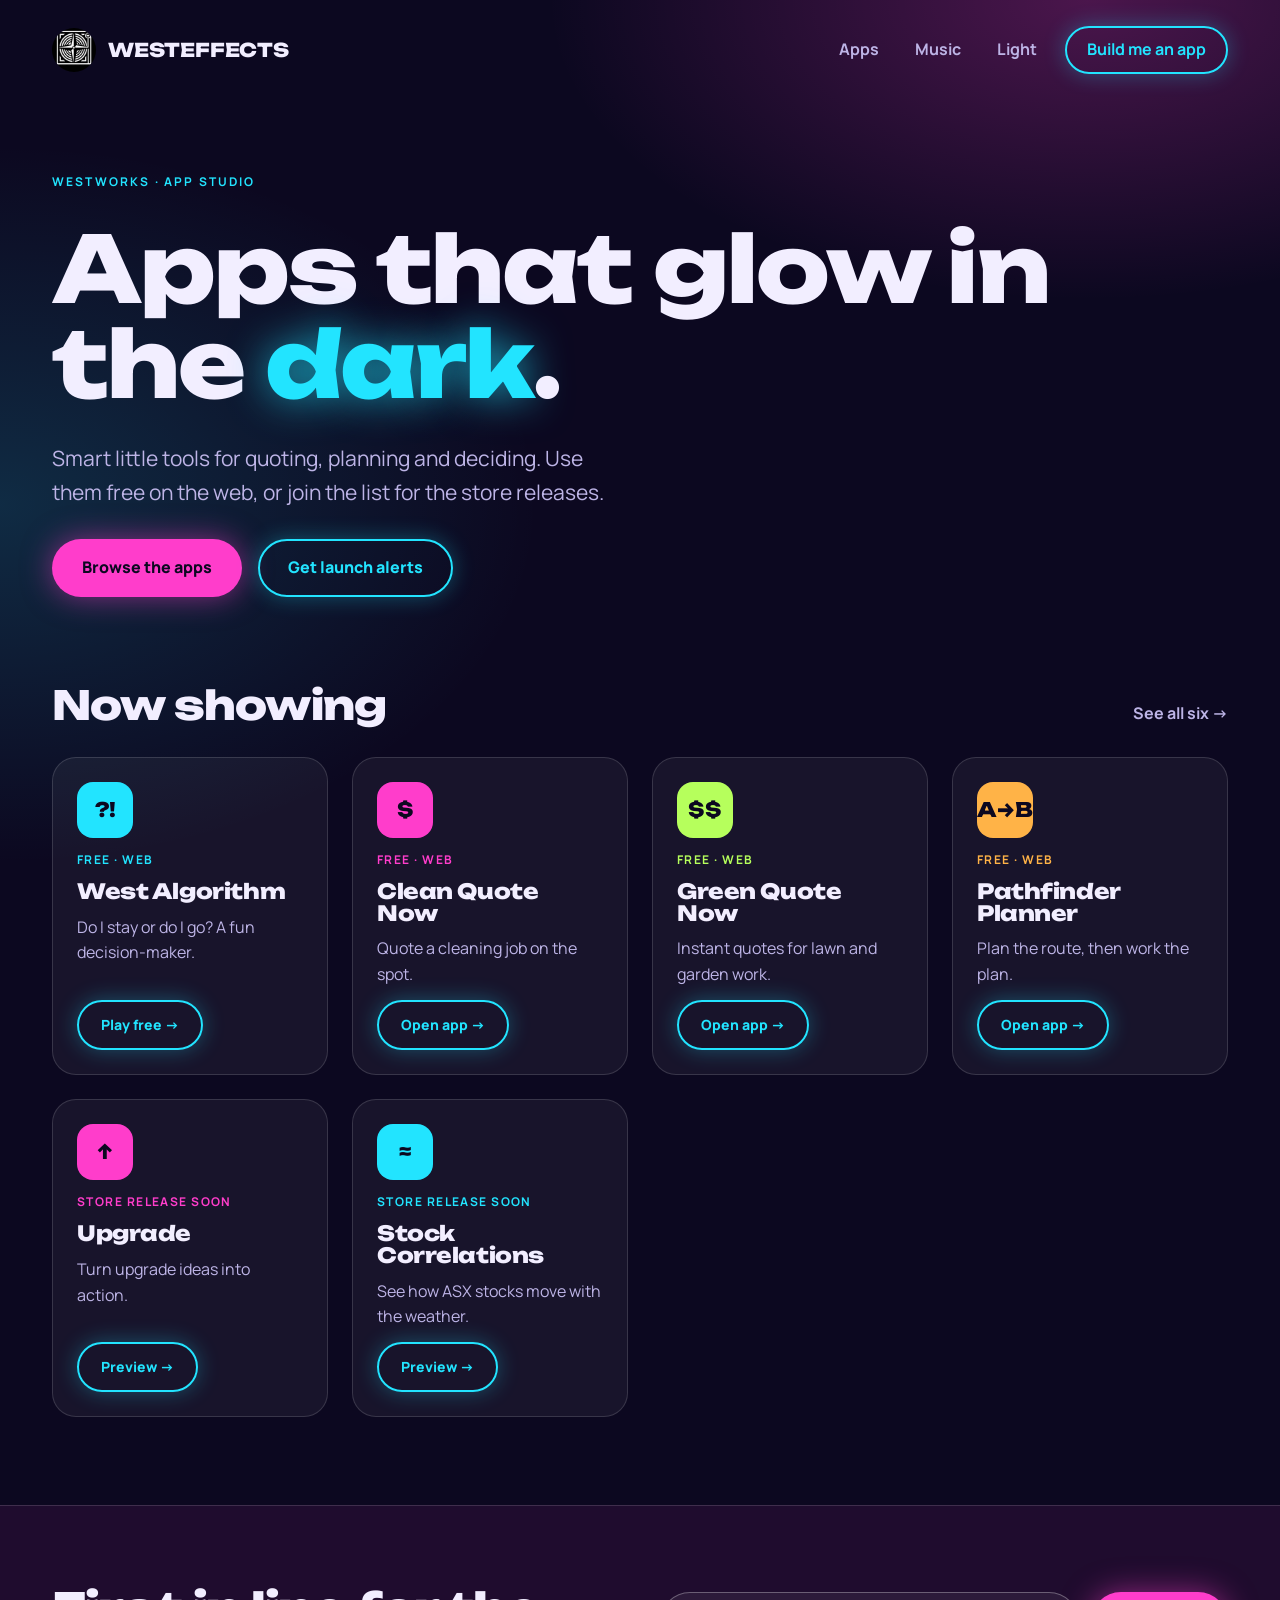
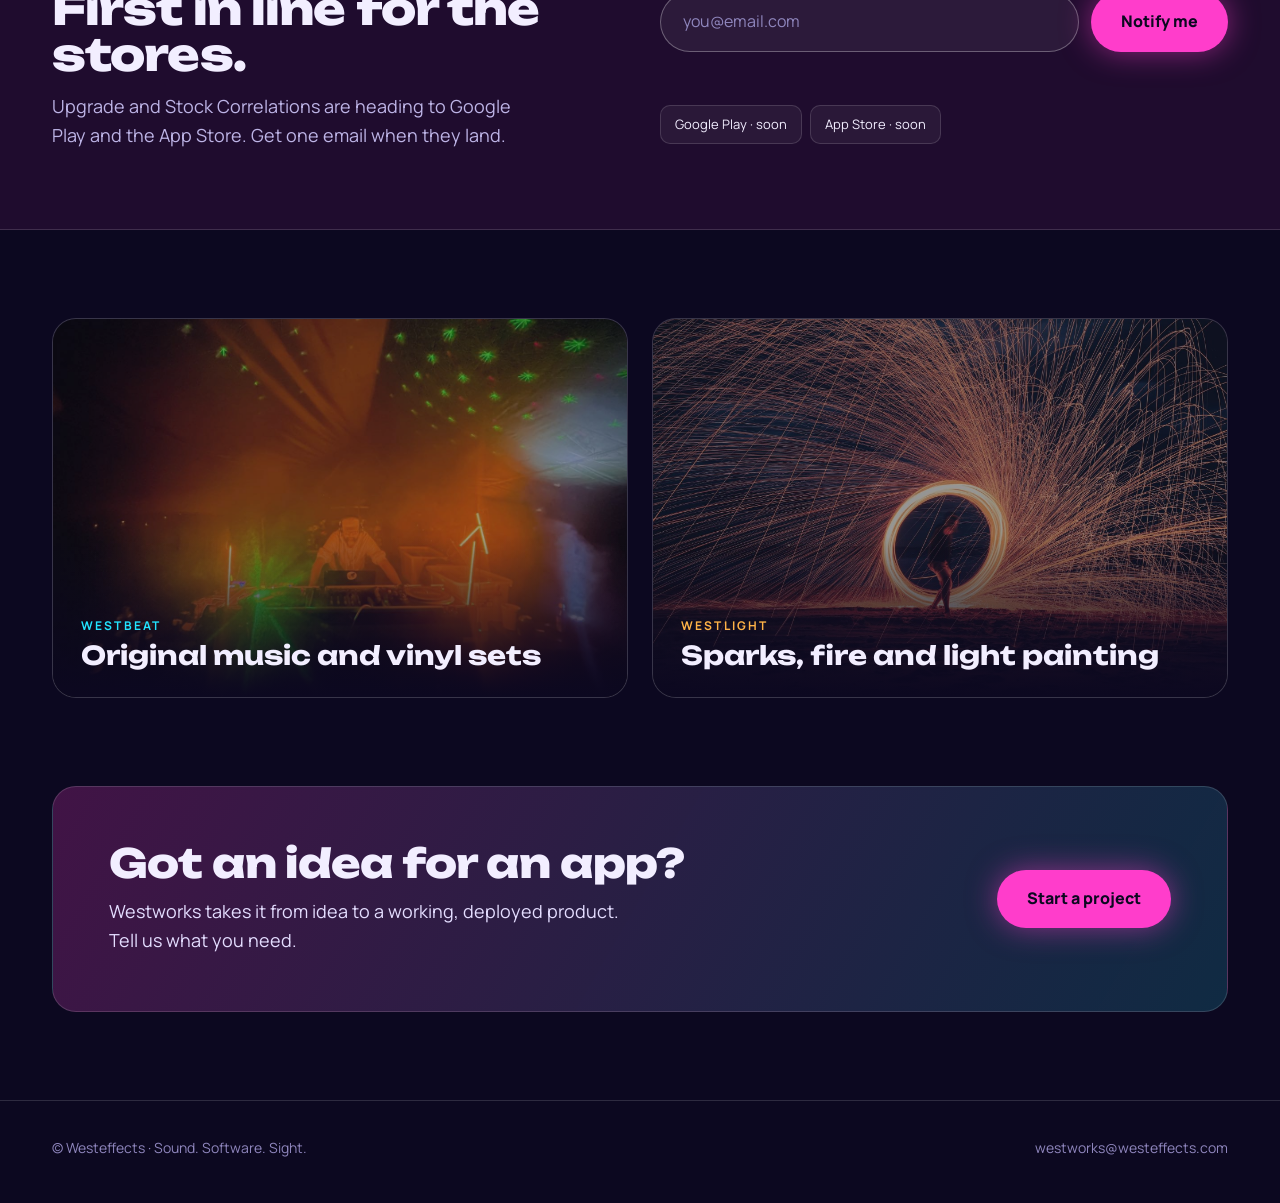
==== commit 2f41c2e7: "Add files via upload" ====
--- a/index.html
+++ b/index.html
@@ -50,7 +50,7 @@
   <div class="wrap">
     <div class="txt"><h2 class="disp" id="notify-h">First in line for the stores.</h2><p>Upgrade and Stock Correlations are heading to Google Play and the App Store. Get one email when they land.</p></div>
     <div class="side">
-      <form class="cap" name="store-launch" method="POST" action="/" data-netlify="true" netlify-honeypot="bot-field" data-success="You are on the list. We will email you at launch.">
+      <form class="cap" name="store-launch" method="POST" data-success="You are on the list. We will email you at launch.">
         <input type="hidden" name="form-name" value="store-launch">
         <p class="hp"><label>Leave this empty <input name="bot-field"></label></p>
         <div class="frow"><label class="sr" for="e1">Email address</label><input class="field" id="e1" name="email" type="email" required placeholder="you@email.com" autocomplete="email"><button class="btn" type="submit">Notify me</button></div>
--- a/assets/styles.css
+++ b/assets/styles.css
@@ -0,0 +1,148 @@
+/* Westeffects — Night Market design. Shared by all four pages. */
+:root{
+  --bg:#0C0820; --bg-2:#150F33; --ink:#F2EEFF; --muted:#BDB4E6; --faint:#8F86BD;
+  --cyan:#22E4FF; --magenta:#FF3DCB; --lime:#B6FF5C; --amber:#FFB347; --ember:#FF5A1F;
+  --line:rgba(255,255,255,.14); --glass:rgba(255,255,255,.05);
+  --display:'Unbounded','Manrope',system-ui,sans-serif; --body:'Manrope',system-ui,sans-serif;
+}
+*{box-sizing:border-box;margin:0;padding:0}
+html{scroll-behavior:smooth}
+body{background:var(--bg);color:var(--ink);font-family:var(--body);line-height:1.6;-webkit-font-smoothing:antialiased;
+  background-image:radial-gradient(900px 500px at 85% 0,rgba(255,61,203,.26),transparent 60%),radial-gradient(900px 600px at 0 18%,rgba(34,228,255,.16),transparent 60%);
+  background-repeat:no-repeat}
+a{color:inherit;text-decoration:none}
+img{display:block;max-width:100%}
+:focus-visible{outline:3px solid var(--cyan);outline-offset:3px}
+.wrap{max-width:1240px;margin:0 auto;padding:0 32px}
+.disp{font-family:var(--display);font-weight:800;line-height:1.04;letter-spacing:-.02em}
+.kicker{font-size:12px;font-weight:700;letter-spacing:.18em;text-transform:uppercase;color:var(--cyan)}
+.sr{position:absolute;width:1px;height:1px;overflow:hidden;clip:rect(0 0 0 0)}
+
+/* nav */
+.nav{display:flex;flex-wrap:wrap;align-items:center;justify-content:space-between;gap:16px;padding:26px 0}
+.brand{display:flex;align-items:center;gap:12px}
+.brand img{width:44px;height:44px;border-radius:50%}
+.brand span{font-family:var(--display);font-weight:800;font-size:19px;letter-spacing:-.01em}
+.menu{display:flex;flex-wrap:wrap;align-items:center;gap:4px}
+.menu a{padding:10px 16px;font-weight:700;color:var(--muted);border-radius:999px;transition:color .2s}
+.menu a:hover,.menu a[aria-current="page"]{color:var(--cyan)}
+.menu a.cta{margin-left:8px;border:2px solid var(--cyan);color:var(--cyan);padding:9px 20px;box-shadow:0 0 22px rgba(34,228,255,.3)}
+.menu a.cta:hover{background:var(--cyan);color:var(--bg)}
+
+/* buttons */
+.btn{display:inline-block;border:0;cursor:pointer;font:inherit;font-weight:800;border-radius:999px;padding:16px 30px;background:var(--magenta);color:var(--bg);box-shadow:0 0 30px rgba(255,61,203,.5);transition:transform .15s,box-shadow .15s}
+.btn:hover{transform:translateY(-2px);box-shadow:0 0 42px rgba(255,61,203,.75)}
+.btn.ghost{background:transparent;color:var(--cyan);border:2px solid var(--cyan);box-shadow:0 0 22px rgba(34,228,255,.3);padding:14px 28px}
+.btn.ghost:hover{background:var(--cyan);color:var(--bg)}
+.btn.sm{padding:12px 22px;font-size:14px}
+
+/* glass */
+.glass{background:var(--glass);border:1px solid var(--line);border-radius:24px;overflow:hidden}
+.grid{display:grid;grid-template-columns:repeat(auto-fit,minmax(270px,1fr));gap:24px}
+
+/* hero */
+.hero{padding:72px 0 88px;display:flex;flex-direction:column;gap:30px;align-items:flex-start}
+.hero h1{font-size:clamp(40px,7.4vw,92px);max-width:1000px}
+.hero h1 em{font-style:normal;color:var(--cyan);text-shadow:0 0 40px rgba(34,228,255,.7)}
+.hero p.lead{font-size:clamp(17px,2vw,21px);color:var(--muted);max-width:560px}
+.row{display:flex;flex-wrap:wrap;gap:16px}
+.page-head{padding:48px 0 56px;display:flex;flex-direction:column;gap:20px}
+.page-head h1{font-size:clamp(40px,7vw,88px)}
+.page-head p{font-size:clamp(17px,1.8vw,20px);color:var(--muted);max-width:600px}
+section.block{padding-bottom:88px;display:flex;flex-direction:column;gap:30px}
+.block h2{font-size:clamp(26px,3.4vw,40px)}
+.head-row{display:flex;flex-wrap:wrap;justify-content:space-between;align-items:end;gap:12px}
+.link-more{font-weight:700;color:var(--muted)}
+.link-more:hover{color:var(--cyan)}
+
+/* app cards */
+.app{display:flex;flex-direction:column;box-shadow:0 0 0 1px var(--c,#fff)33,0 0 40px var(--c,#fff)22}
+.app .shot{height:190px;background:linear-gradient(160deg,var(--c),#1A1040);padding:20px 20px 0;display:flex;align-items:flex-end;justify-content:center}
+.app .shot .scr{width:78%;height:82%;border-radius:14px 14px 0 0;background:rgba(12,8,32,.88);border:1px solid rgba(255,255,255,.3);border-bottom:0;padding:14px;display:flex;flex-direction:column;gap:8px}
+.app .shot .scr i{display:block;height:8px;border-radius:4px;background:rgba(255,255,255,.2)}
+.app .shot .scr i:first-child{width:50%;background:var(--c)}
+.app .shot .scr i:last-child{width:70%}
+.app .shot img{width:100%;height:100%;object-fit:cover;object-position:top}
+.app .body{padding:24px;display:flex;flex-direction:column;gap:12px;flex:1}
+.app .tag{font-size:12px;font-weight:700;letter-spacing:.12em;text-transform:uppercase;color:var(--c)}
+.app h3{font-size:21px}
+.app p{color:var(--muted);flex:1}
+.app .go{align-self:flex-start}
+.glyph{width:56px;height:56px;border-radius:16px;background:var(--c);color:var(--bg);display:flex;align-items:center;justify-content:center;font-family:var(--display);font-weight:800;font-size:20px}
+.store{padding:32px;display:flex;flex-wrap:wrap;gap:24px;align-items:center;box-shadow:0 0 50px var(--c)22}
+.store .glyph{width:120px;height:120px;border-radius:28px;font-size:48px}
+.store .info{flex:1 1 240px;min-width:0;display:flex;flex-direction:column;gap:10px}
+.badges{display:flex;flex-wrap:wrap;gap:8px;font-size:13px}
+.badges span{padding:8px 14px;border-radius:10px;background:var(--glass);border:1px solid var(--line)}
+
+/* panels */
+.panel{padding:56px;background:linear-gradient(120deg,rgba(255,61,203,.22),rgba(34,228,255,.16));display:flex;flex-wrap:wrap;gap:36px;align-items:center;justify-content:space-between}
+.panel .txt{flex:1 1 420px;min-width:0;display:flex;flex-direction:column;gap:12px}
+.panel h2{font-size:clamp(26px,3.4vw,40px)}
+.panel p{color:#E4DDFF;font-size:18px;max-width:520px}
+.band{border-top:1px solid var(--line);border-bottom:1px solid var(--line);background:rgba(255,61,203,.08);padding:80px 0;margin-bottom:88px}
+.band .wrap{display:flex;flex-wrap:wrap;gap:40px;align-items:center}
+.band .txt{flex:1 1 420px;min-width:0;display:flex;flex-direction:column;gap:14px}
+.band h2{font-size:clamp(28px,3.6vw,44px)}
+.band p{color:var(--muted);font-size:18px;max-width:480px}
+.band .side{flex:1 1 420px;min-width:0;display:flex;flex-direction:column;gap:16px}
+
+/* forms */
+form.cap{display:flex;flex-direction:column;gap:12px;width:100%}
+.frow{display:flex;flex-wrap:wrap;gap:12px}
+.field{flex:1 1 240px;min-width:0;border-radius:999px;border:1px solid rgba(255,255,255,.3);background:rgba(255,255,255,.06);color:var(--ink);padding:16px 22px;font:inherit;font-size:16px}
+textarea.field{border-radius:24px;min-height:120px;resize:vertical}
+.field::placeholder{color:var(--faint)}
+.msg{font-weight:700;min-height:1.4em;color:var(--lime)}
+.msg.err{color:#FF8FA3}
+.hp{position:absolute;left:-9999px}
+
+/* photo tiles */
+.feature{position:relative;min-height:380px;display:flex;align-items:flex-end}
+.feature img{position:absolute;inset:0;width:100%;height:100%;object-fit:cover;opacity:.6;transition:opacity .3s,transform .6s}
+.feature:hover img{opacity:.85;transform:scale(1.04)}
+.feature .cap{position:relative;padding:80px 28px 28px;width:100%;background:linear-gradient(transparent,var(--bg));display:flex;flex-direction:column;gap:6px}
+.feature .cap strong{font-family:var(--display);font-size:26px;line-height:1.1}
+
+/* westbeat */
+.split{display:flex;flex-wrap:wrap;gap:40px;align-items:center;padding:48px 0 72px}
+.split .l{flex:1 1 480px;min-width:0;display:flex;flex-direction:column;gap:24px}
+.split .r{flex:1 1 440px;min-width:0;border-radius:28px;overflow:hidden;border:1px solid rgba(255,255,255,.2);box-shadow:0 0 70px rgba(255,61,203,.4)}
+.split .r img{width:100%;height:440px;object-fit:cover}
+.tracks{display:grid;grid-template-columns:repeat(auto-fill,minmax(230px,1fr));gap:20px}
+.track{display:flex;flex-direction:column;transition:transform .2s,border-color .2s}
+.track:hover{transform:translateY(-4px);border-color:var(--cyan)}
+.track .th{position:relative;aspect-ratio:16/9;background:linear-gradient(135deg,var(--a),var(--b));overflow:hidden}
+.track .th img{width:100%;height:100%;object-fit:cover}
+.track .th b{position:absolute;left:12px;bottom:12px;width:38px;height:38px;border-radius:50%;background:rgba(12,8,32,.82);display:flex;align-items:center;justify-content:center;font-size:13px}
+.track .tt{padding:16px;font-weight:700;line-height:1.35;min-height:62px}
+
+/* westlight */
+.cat{padding-bottom:64px}
+.cat-head{display:flex;flex-wrap:wrap;align-items:baseline;gap:8px 20px;margin-bottom:28px}
+.cat-head h2{font-size:clamp(28px,4vw,44px)}
+.cat-head p{color:var(--muted);max-width:460px}
+.tiles{display:grid;grid-template-columns:repeat(auto-fill,minmax(260px,1fr));gap:18px}
+.tile{position:relative;aspect-ratio:1/1;border-radius:20px;overflow:hidden;cursor:zoom-in;border:1px solid var(--line);background:#000;padding:0;font:inherit;color:inherit;text-align:left;width:100%}
+.tile img{width:100%;height:100%;object-fit:cover;transition:transform .5s}
+.tile:hover img{transform:scale(1.07)}
+.tile .ov{position:absolute;inset:0;display:flex;align-items:flex-end;padding:14px;background:linear-gradient(0deg,rgba(12,8,32,.9),transparent 50%);font-size:12px;font-weight:700;opacity:0;transition:opacity .25s}
+.tile:hover .ov,.tile:focus-visible .ov{opacity:1}
+.lb{position:fixed;inset:0;background:rgba(8,5,22,.97);z-index:100;display:none;align-items:center;justify-content:center;padding:5vh 4vw}
+.lb.open{display:flex}
+.lb img{max-width:100%;max-height:86vh;border-radius:8px;box-shadow:0 30px 80px rgba(0,0,0,.6)}
+.lb button{position:absolute;background:rgba(255,255,255,.08);border:1px solid rgba(255,255,255,.2);color:#fff;border-radius:50%;width:46px;height:46px;font-size:22px;cursor:pointer}
+.lb button:hover{background:rgba(255,255,255,.2)}
+.lb .x{top:24px;right:24px}.lb .p{left:24px;top:50%;transform:translateY(-50%)}.lb .n{right:24px;top:50%;transform:translateY(-50%)}
+.lb .c{position:absolute;bottom:26px;left:0;right:0;text-align:center;font-size:13px;color:var(--muted);padding:0 16px}
+
+footer{border-top:1px solid var(--line);padding:36px 0 44px;color:var(--faint);font-size:14px}
+footer .wrap{display:flex;flex-wrap:wrap;justify-content:space-between;gap:12px}
+footer a:hover{color:var(--cyan)}
+@media (max-width:640px){
+  .wrap{padding:0 20px}
+  .panel{padding:32px 24px}
+  .hero{padding:40px 0 56px}
+  .lb .p{left:8px}.lb .n{right:8px}
+}
+@media (prefers-reduced-motion:reduce){*{transition:none!important;scroll-behavior:auto!important}}
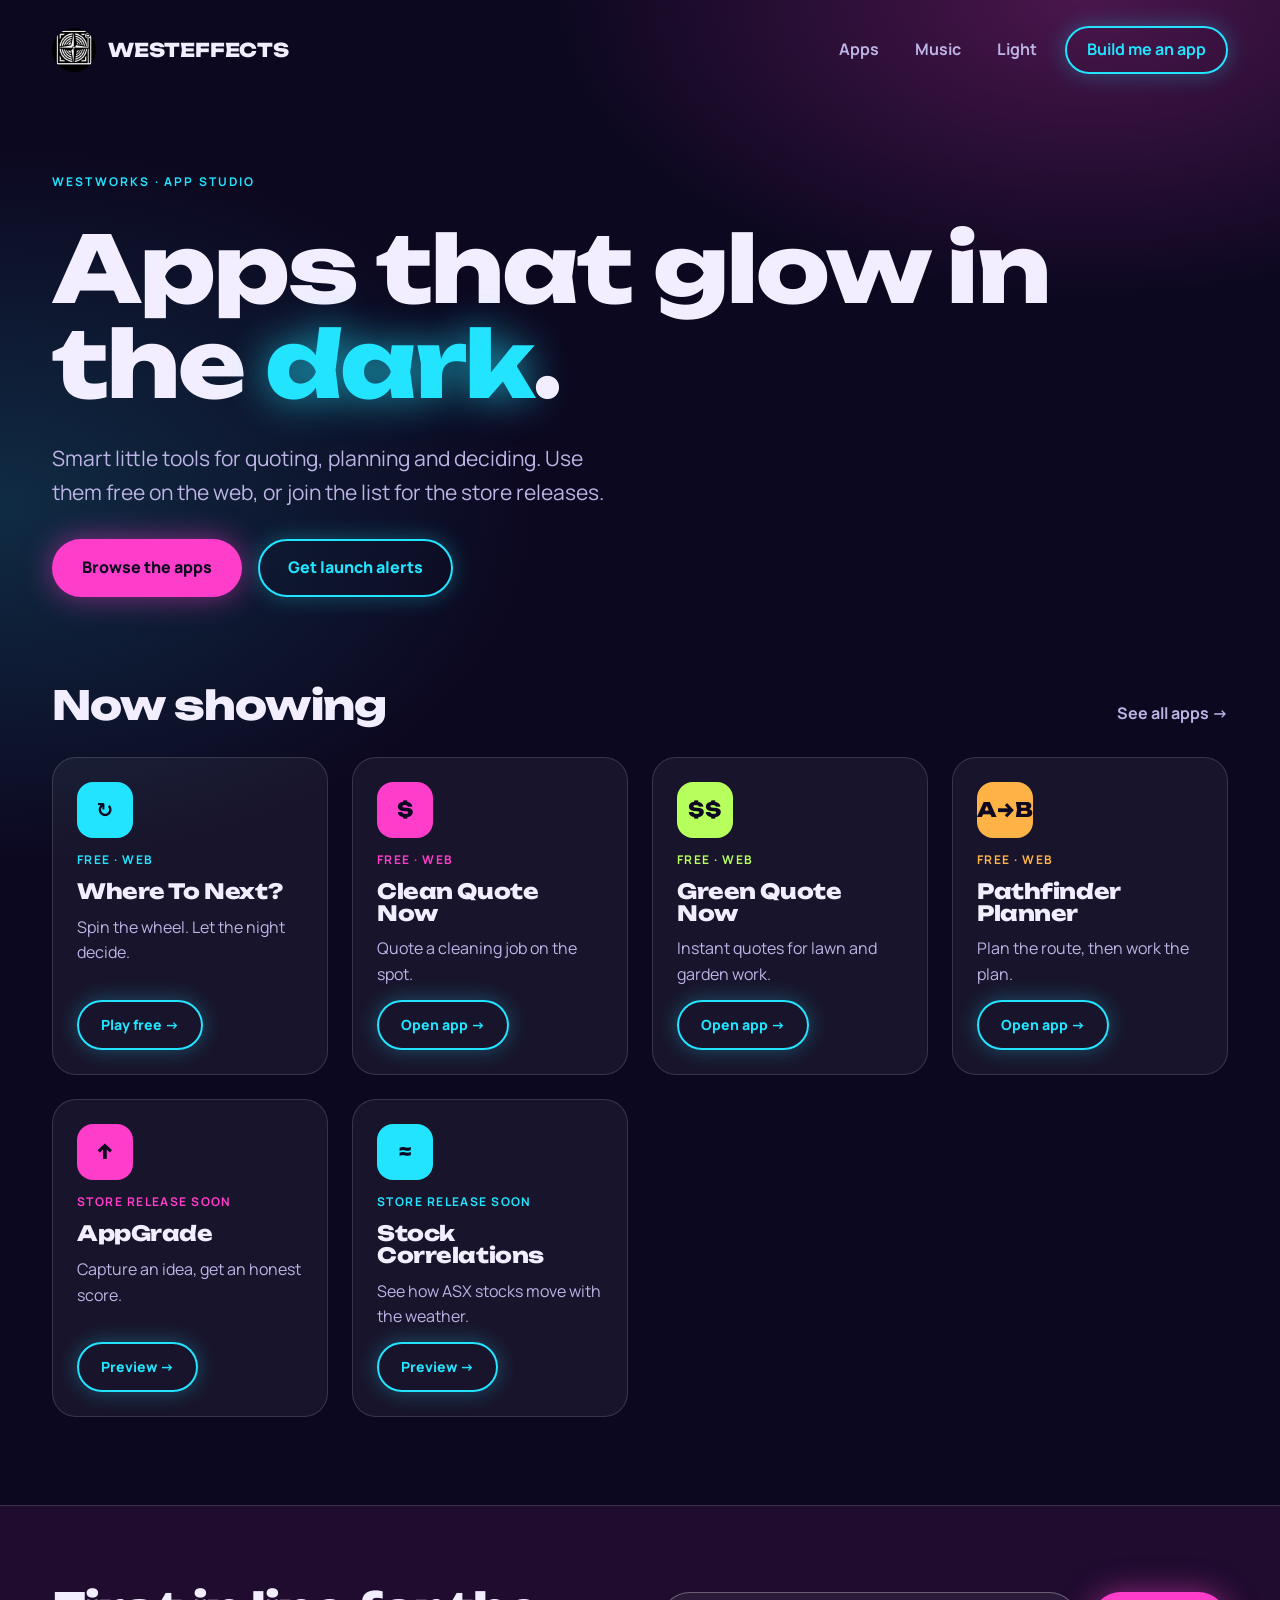
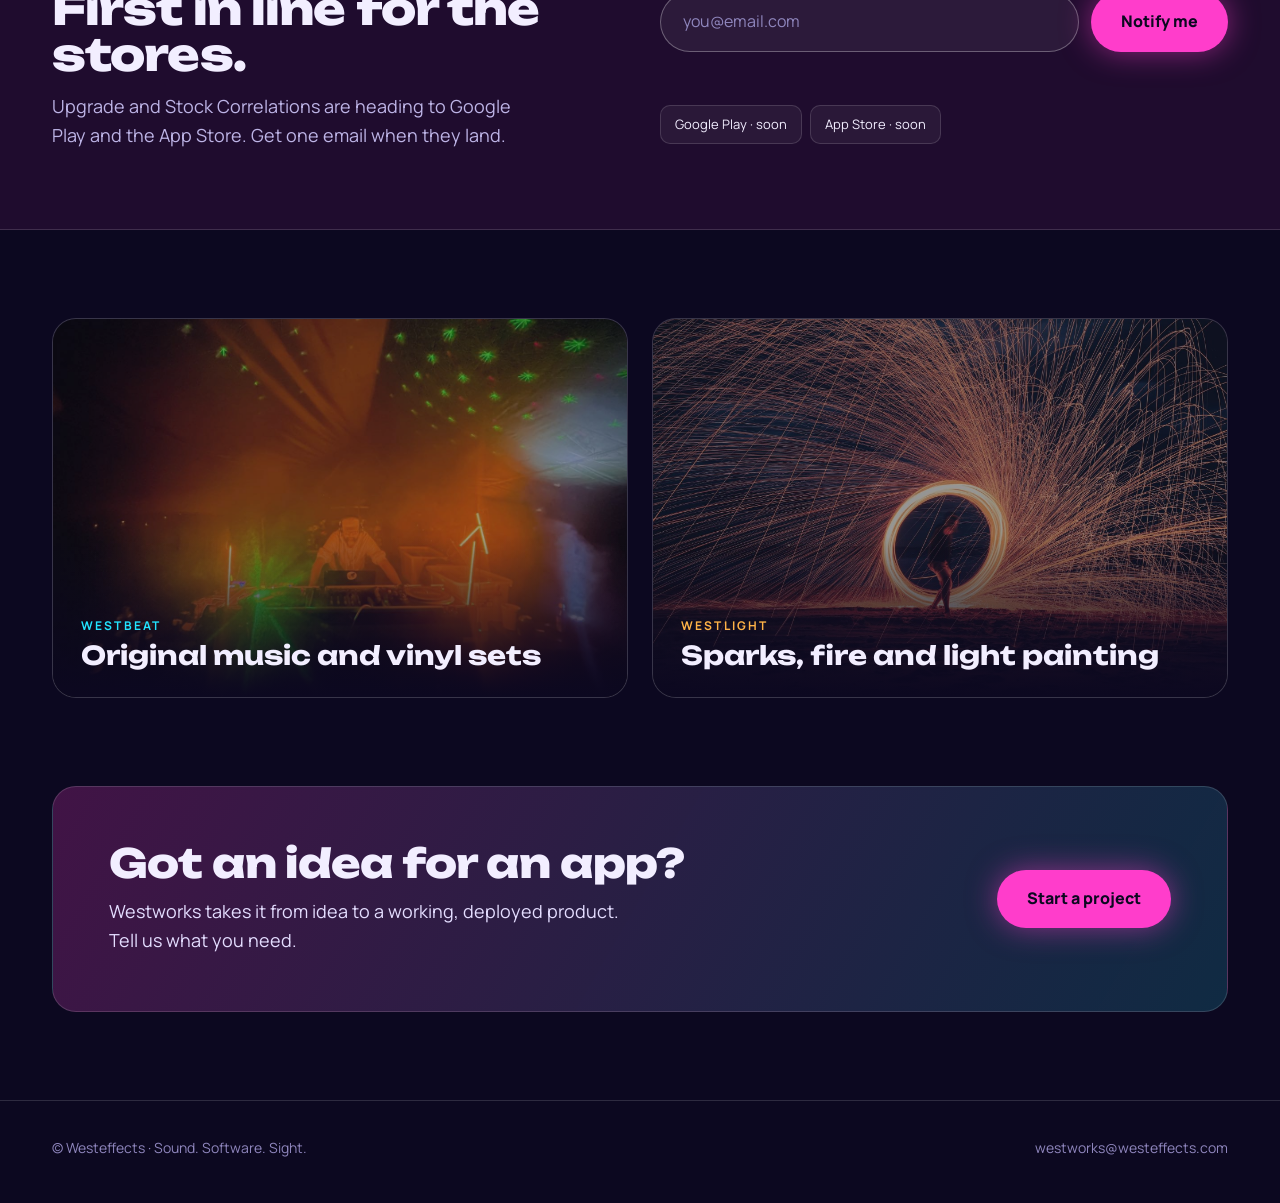
==== commit a0cfdfa4: "Remove West Algorithm app Drop it from the Westworks page and swap it for Where To Next? in the home" ====
--- a/index.html
+++ b/index.html
@@ -34,13 +34,13 @@
   </header>
 
   <section class="block" aria-labelledby="now">
-    <div class="head-row"><h2 class="disp" id="now">Now showing</h2><a class="link-more" href="/westworks/">See all six →</a></div>
+    <div class="head-row"><h2 class="disp" id="now">Now showing</h2><a class="link-more" href="/westworks/">See all apps →</a></div>
     <div class="grid">
-      <article class="glass app" style="--c:#22E4FF"><div class="body"><div class="glyph">?!</div><span class="tag">Free · web</span><h3 class="disp">West Algorithm</h3><p>Do I stay or do I go? A fun decision-maker.</p><a class="btn ghost sm go" href="https://westygorithm.netlify.app" target="_blank" rel="noopener">Play free →</a></div></article>
+      <article class="glass app" style="--c:#22E4FF"><div class="body"><div class="glyph">↻</div><span class="tag">Free · web</span><h3 class="disp">Where To Next?</h3><p>Spin the wheel. Let the night decide.</p><a class="btn ghost sm go" href="https://hey-where-to-next.netlify.app" target="_blank" rel="noopener">Play free →</a></div></article>
       <article class="glass app" style="--c:#FF3DCB"><div class="body"><div class="glyph">$</div><span class="tag">Free · web</span><h3 class="disp">Clean Quote Now</h3><p>Quote a cleaning job on the spot.</p><a class="btn ghost sm go" href="https://cleanquotenow.netlify.app" target="_blank" rel="noopener">Open app →</a></div></article>
       <article class="glass app" style="--c:#B6FF5C"><div class="body"><div class="glyph">$$</div><span class="tag">Free · web</span><h3 class="disp">Green Quote Now</h3><p>Instant quotes for lawn and garden work.</p><a class="btn ghost sm go" href="https://greenquote.netlify.app" target="_blank" rel="noopener">Open app →</a></div></article>
       <article class="glass app" style="--c:#FFB347"><div class="body"><div class="glyph">A→B</div><span class="tag">Free · web</span><h3 class="disp">Pathfinder Planner</h3><p>Plan the route, then work the plan.</p><a class="btn ghost sm go" href="https://pathfinderplanner.netlify.app" target="_blank" rel="noopener">Open app →</a></div></article>
-      <article class="glass app" style="--c:#FF3DCB"><div class="body"><div class="glyph">↑</div><span class="tag">Store release soon</span><h3 class="disp">Upgrade</h3><p>Turn upgrade ideas into action.</p><a class="btn ghost sm go" href="https://appgradeappideas.netlify.app" target="_blank" rel="noopener">Preview →</a></div></article>
+      <article class="glass app" style="--c:#FF3DCB"><div class="body"><div class="glyph">↑</div><span class="tag">Store release soon</span><h3 class="disp">AppGrade</h3><p>Capture an idea, get an honest score.</p><a class="btn ghost sm go" href="https://appgradeappideas.netlify.app" target="_blank" rel="noopener">Preview →</a></div></article>
       <article class="glass app" style="--c:#22E4FF"><div class="body"><div class="glyph">≈</div><span class="tag">Store release soon</span><h3 class="disp">Stock Correlations</h3><p>See how ASX stocks move with the weather.</p><a class="btn ghost sm go" href="https://stockcorrelation.netlify.app" target="_blank" rel="noopener">Preview →</a></div></article>
     </div>
   </section>
--- a/assets/styles.css
+++ b/assets/styles.css
@@ -146,3 +146,24 @@
   .lb .p{left:8px}.lb .n{right:8px}
 }
 @media (prefers-reduced-motion:reduce){*{transition:none!important;scroll-behavior:auto!important}}
+
+/* Westbeat: equaliser bars on hover and a slow neon pulse on the title */
+.track .th .eq{position:absolute;right:12px;bottom:12px;display:flex;align-items:flex-end;gap:3px;height:34px;opacity:0;transition:opacity .2s}
+.track:hover .eq,.track:focus-visible .eq{opacity:1}
+.eq i{display:block;width:5px;height:100%;border-radius:2px;background:var(--cyan);box-shadow:0 0 10px var(--cyan);transform-origin:bottom;transform:scaleY(.2);animation:eq 900ms ease-in-out infinite}
+.eq i:nth-child(2){animation-delay:-.3s;background:var(--magenta);box-shadow:0 0 10px var(--magenta)}
+.eq i:nth-child(3){animation-delay:-.6s}
+.eq i:nth-child(4){animation-delay:-.15s;background:var(--magenta);box-shadow:0 0 10px var(--magenta)}
+.eq i:nth-child(5){animation-delay:-.45s}
+@keyframes eq{0%,100%{transform:scaleY(.2)}50%{transform:scaleY(1)}}
+.pulse{animation:pulse 4s ease-in-out infinite;text-shadow:0 0 40px rgba(34,228,255,.55)}
+@keyframes pulse{0%,100%{text-shadow:0 0 30px rgba(34,228,255,.4)}50%{text-shadow:0 0 64px rgba(255,61,203,.7)}}
+@media (prefers-reduced-motion:reduce){.eq i,.pulse{animation:none}.eq i{transform:scaleY(.6)}}
+
+/* Westlight print shop */
+.buy{position:absolute;left:0;right:0;bottom:64px;display:flex;flex-wrap:wrap;gap:12px;justify-content:center;align-items:center;padding:0 16px;color:var(--muted);font-size:14px}
+.buy[hidden]{display:none}
+.buy .field{flex:0 1 280px;padding:11px 18px;border-radius:999px;background:#1a1240}
+.buy .bm{flex-basis:100%;text-align:center;color:#FF8FA3;font-weight:700}
+.notice{margin:8px 0 0;padding:16px 22px;border-radius:16px;background:rgba(182,255,92,.12);border:1px solid rgba(182,255,92,.4);color:var(--lime);font-weight:700}
+.notice[hidden]{display:none}
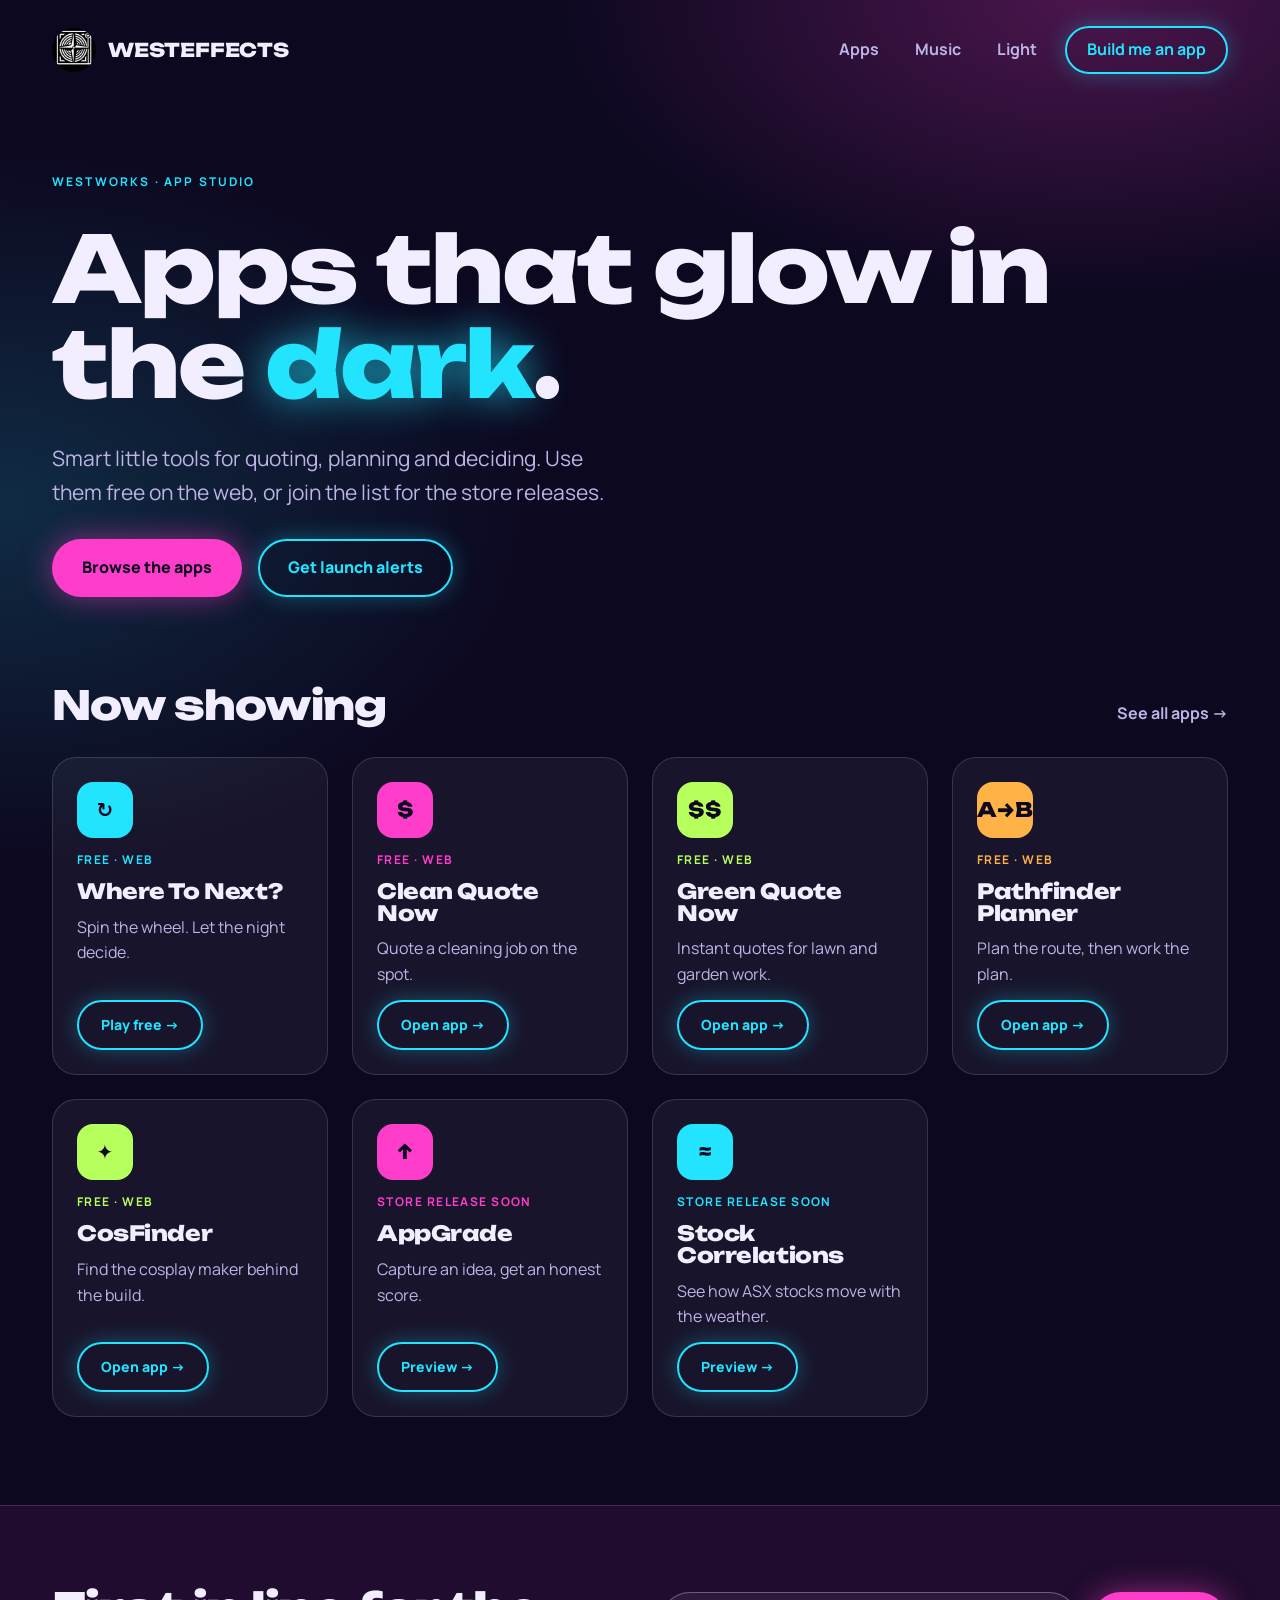
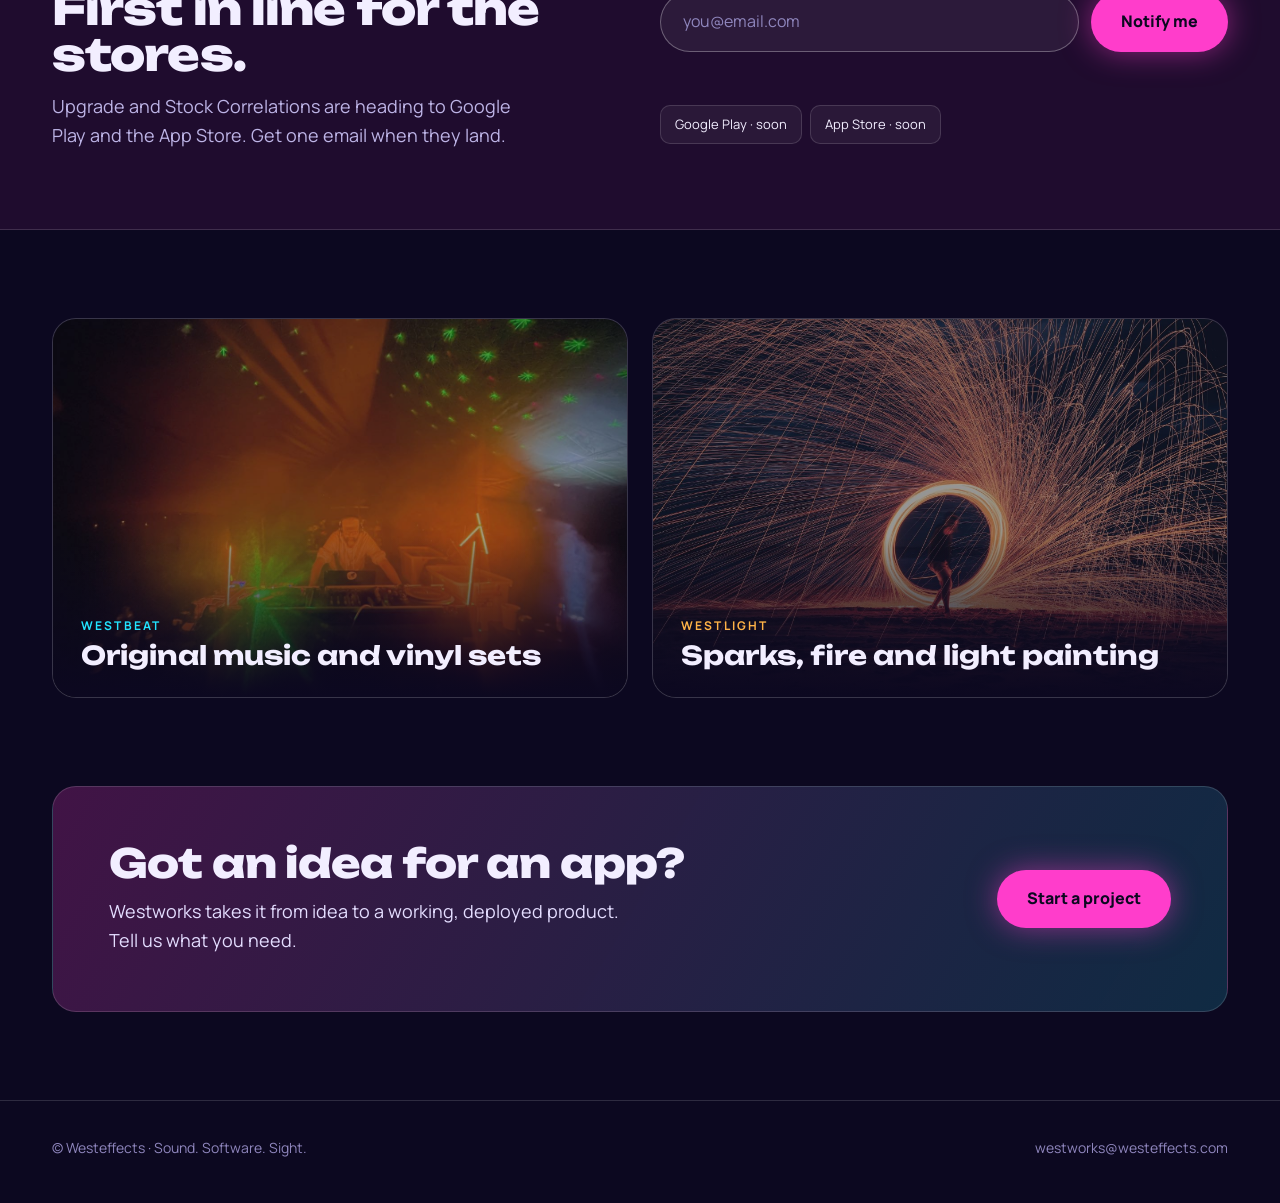
==== commit 77781eba: "Add CosFinder to homepage Now showing grid Co-Authored-By: Claude Opus 5.5 <noreply@anthropic.com>" ====
--- a/index.html
+++ b/index.html
@@ -40,6 +40,7 @@
       <article class="glass app" style="--c:#FF3DCB"><div class="body"><div class="glyph">$</div><span class="tag">Free · web</span><h3 class="disp">Clean Quote Now</h3><p>Quote a cleaning job on the spot.</p><a class="btn ghost sm go" href="https://cleanquotenow.netlify.app" target="_blank" rel="noopener">Open app →</a></div></article>
       <article class="glass app" style="--c:#B6FF5C"><div class="body"><div class="glyph">$$</div><span class="tag">Free · web</span><h3 class="disp">Green Quote Now</h3><p>Instant quotes for lawn and garden work.</p><a class="btn ghost sm go" href="https://greenquote.netlify.app" target="_blank" rel="noopener">Open app →</a></div></article>
       <article class="glass app" style="--c:#FFB347"><div class="body"><div class="glyph">A→B</div><span class="tag">Free · web</span><h3 class="disp">Pathfinder Planner</h3><p>Plan the route, then work the plan.</p><a class="btn ghost sm go" href="https://pathfinderplanner.netlify.app" target="_blank" rel="noopener">Open app →</a></div></article>
+      <article class="glass app" style="--c:#B6FF5C"><div class="body"><div class="glyph">✦</div><span class="tag">Free · web</span><h3 class="disp">CosFinder</h3><p>Find the cosplay maker behind the build.</p><a class="btn ghost sm go" href="https://cosfinder-app.netlify.app" target="_blank" rel="noopener">Open app →</a></div></article>
       <article class="glass app" style="--c:#FF3DCB"><div class="body"><div class="glyph">↑</div><span class="tag">Store release soon</span><h3 class="disp">AppGrade</h3><p>Capture an idea, get an honest score.</p><a class="btn ghost sm go" href="https://appgradeappideas.netlify.app" target="_blank" rel="noopener">Preview →</a></div></article>
       <article class="glass app" style="--c:#22E4FF"><div class="body"><div class="glyph">≈</div><span class="tag">Store release soon</span><h3 class="disp">Stock Correlations</h3><p>See how ASX stocks move with the weather.</p><a class="btn ghost sm go" href="https://stockcorrelation.netlify.app" target="_blank" rel="noopener">Preview →</a></div></article>
     </div>
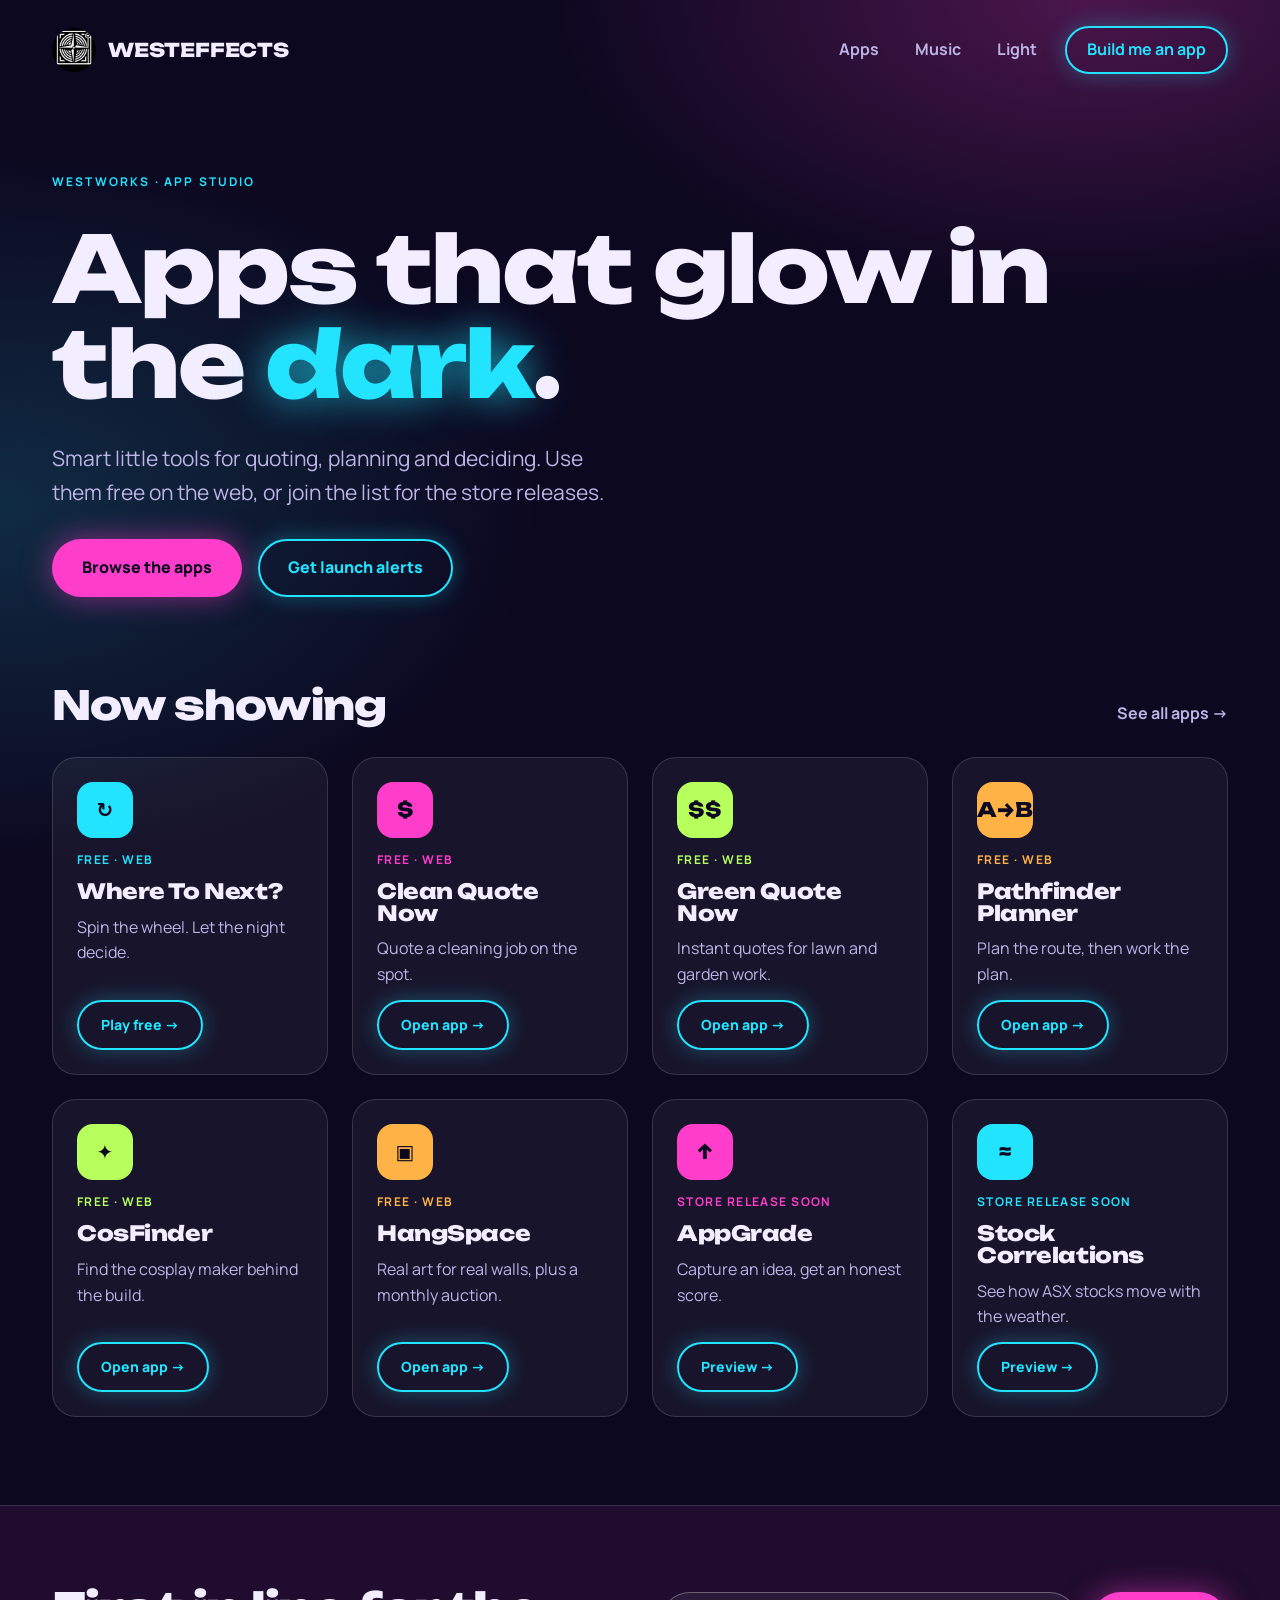
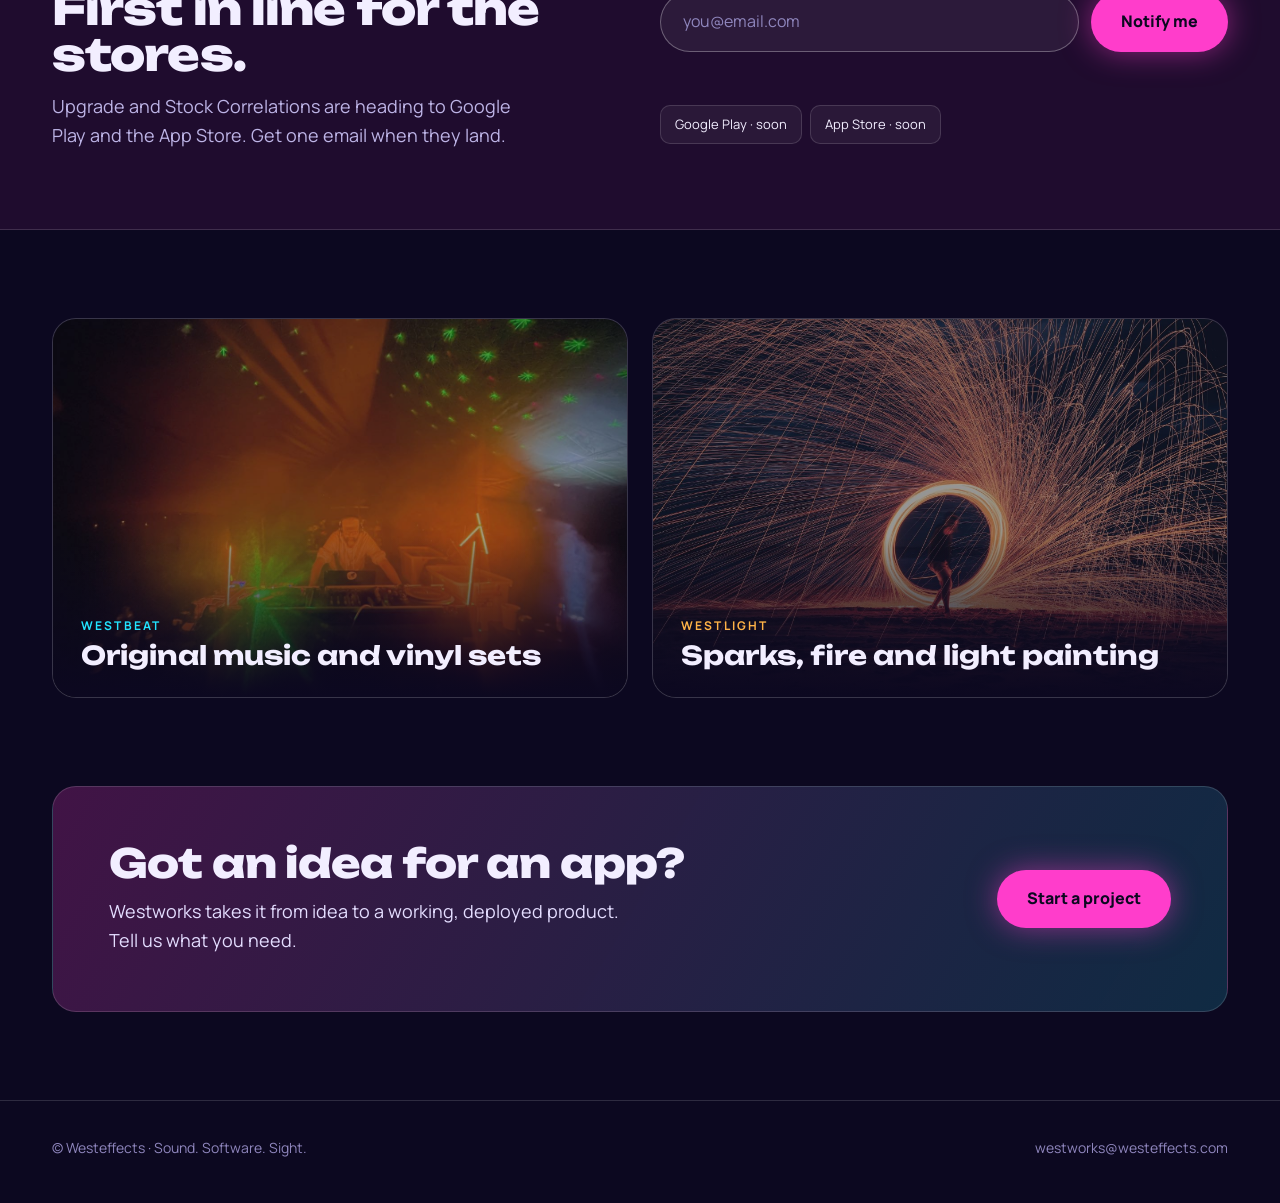
==== commit 68ab6ffb: "Add HangSpace to homepage and Westworks business platforms Co-Authored-By: Claude Opus 5.5 <noreply@" ====
--- a/index.html
+++ b/index.html
@@ -41,6 +41,7 @@
       <article class="glass app" style="--c:#B6FF5C"><div class="body"><div class="glyph">$$</div><span class="tag">Free · web</span><h3 class="disp">Green Quote Now</h3><p>Instant quotes for lawn and garden work.</p><a class="btn ghost sm go" href="https://greenquote.netlify.app" target="_blank" rel="noopener">Open app →</a></div></article>
       <article class="glass app" style="--c:#FFB347"><div class="body"><div class="glyph">A→B</div><span class="tag">Free · web</span><h3 class="disp">Pathfinder Planner</h3><p>Plan the route, then work the plan.</p><a class="btn ghost sm go" href="https://pathfinderplanner.netlify.app" target="_blank" rel="noopener">Open app →</a></div></article>
       <article class="glass app" style="--c:#B6FF5C"><div class="body"><div class="glyph">✦</div><span class="tag">Free · web</span><h3 class="disp">CosFinder</h3><p>Find the cosplay maker behind the build.</p><a class="btn ghost sm go" href="https://cosfinder-app.netlify.app" target="_blank" rel="noopener">Open app →</a></div></article>
+      <article class="glass app" style="--c:#FFB347"><div class="body"><div class="glyph">▣</div><span class="tag">Free · web</span><h3 class="disp">HangSpace</h3><p>Real art for real walls, plus a monthly auction.</p><a class="btn ghost sm go" href="https://hangspace-app.netlify.app" target="_blank" rel="noopener">Open app →</a></div></article>
       <article class="glass app" style="--c:#FF3DCB"><div class="body"><div class="glyph">↑</div><span class="tag">Store release soon</span><h3 class="disp">AppGrade</h3><p>Capture an idea, get an honest score.</p><a class="btn ghost sm go" href="https://appgradeappideas.netlify.app" target="_blank" rel="noopener">Preview →</a></div></article>
       <article class="glass app" style="--c:#22E4FF"><div class="body"><div class="glyph">≈</div><span class="tag">Store release soon</span><h3 class="disp">Stock Correlations</h3><p>See how ASX stocks move with the weather.</p><a class="btn ghost sm go" href="https://stockcorrelation.netlify.app" target="_blank" rel="noopener">Preview →</a></div></article>
     </div>
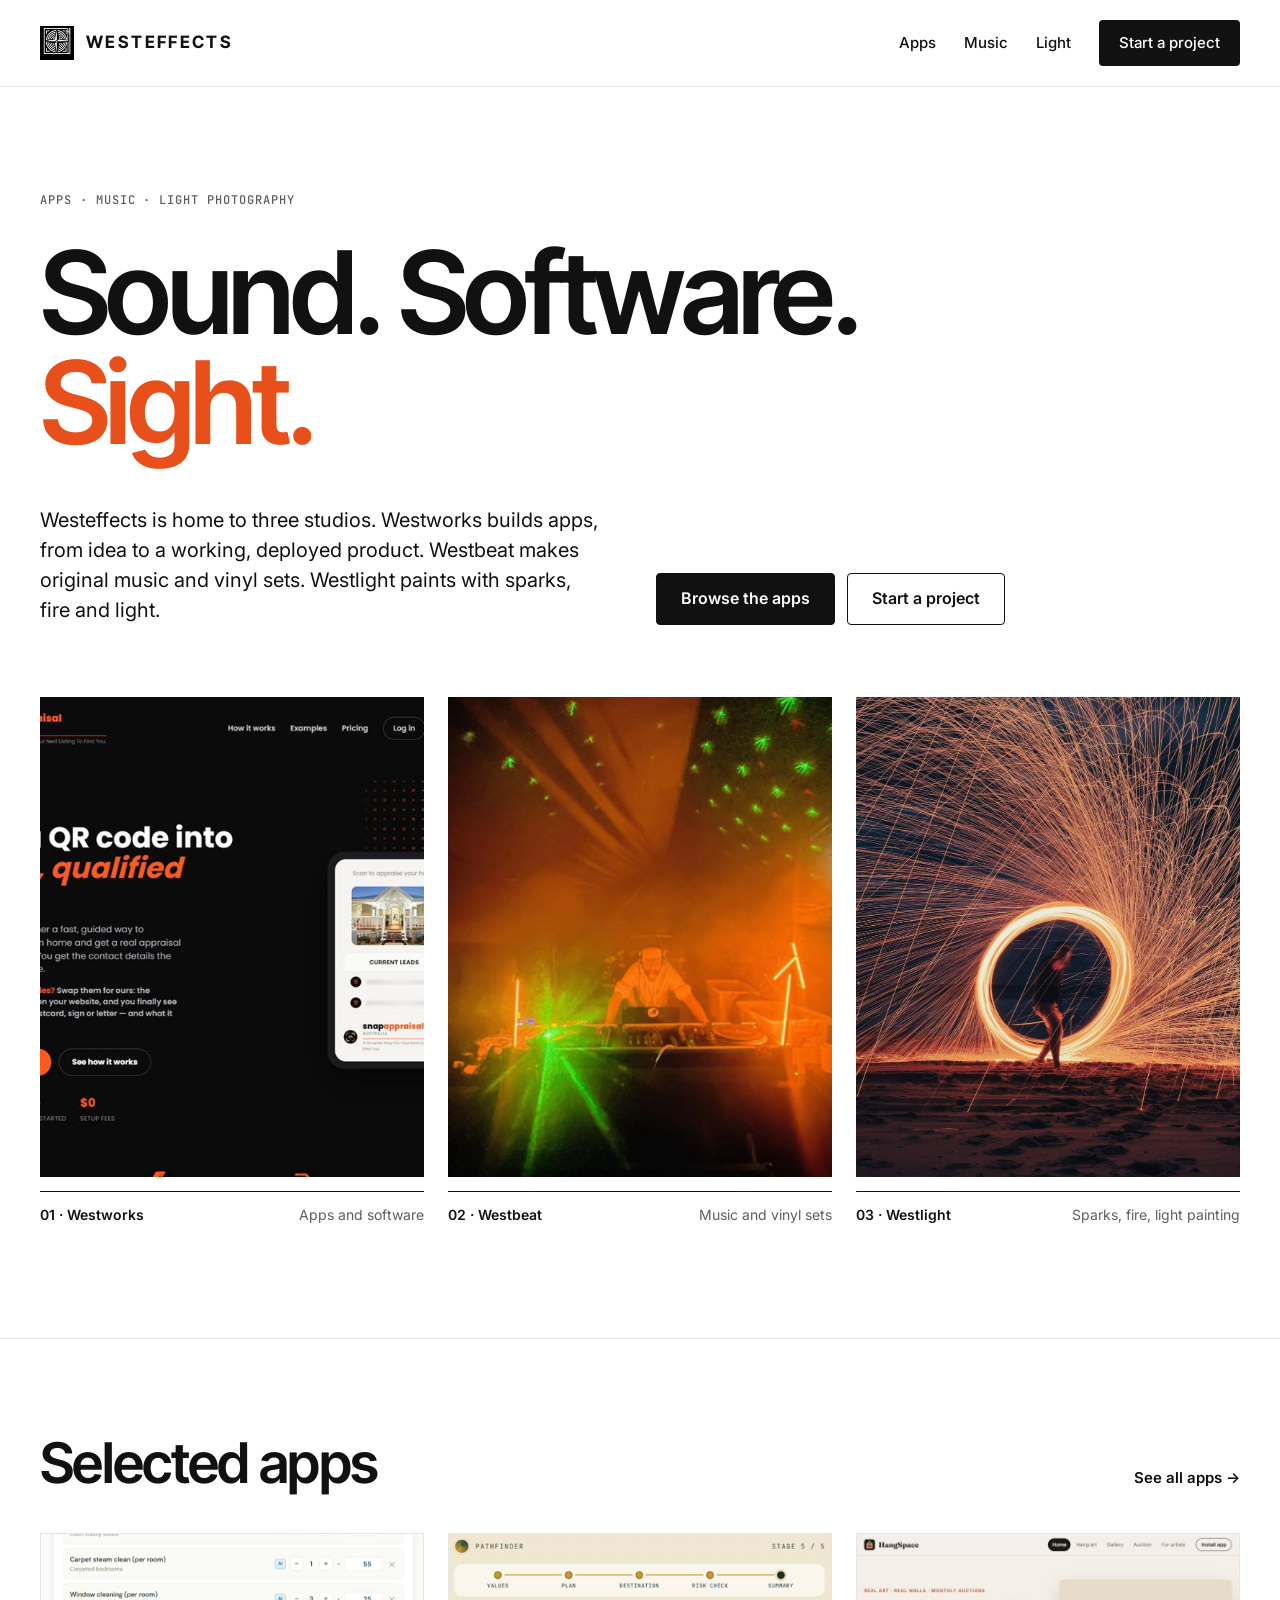
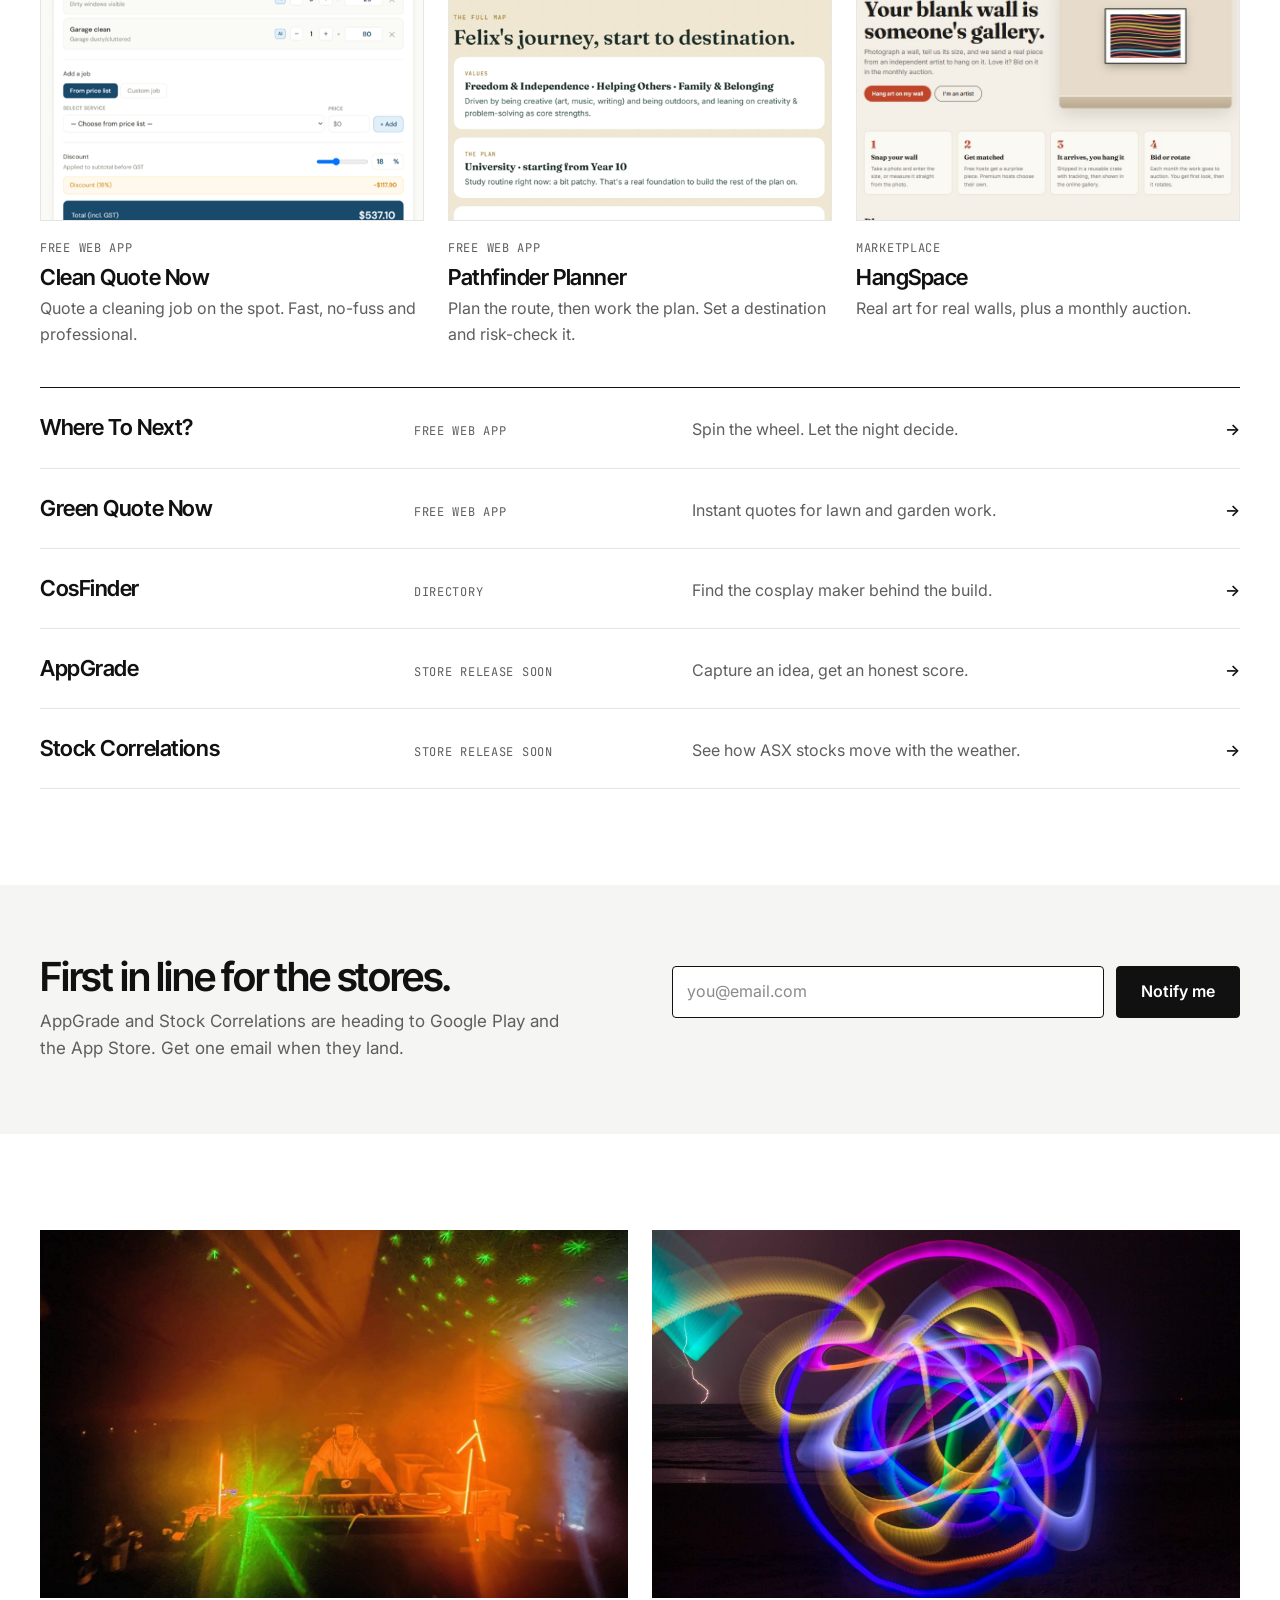
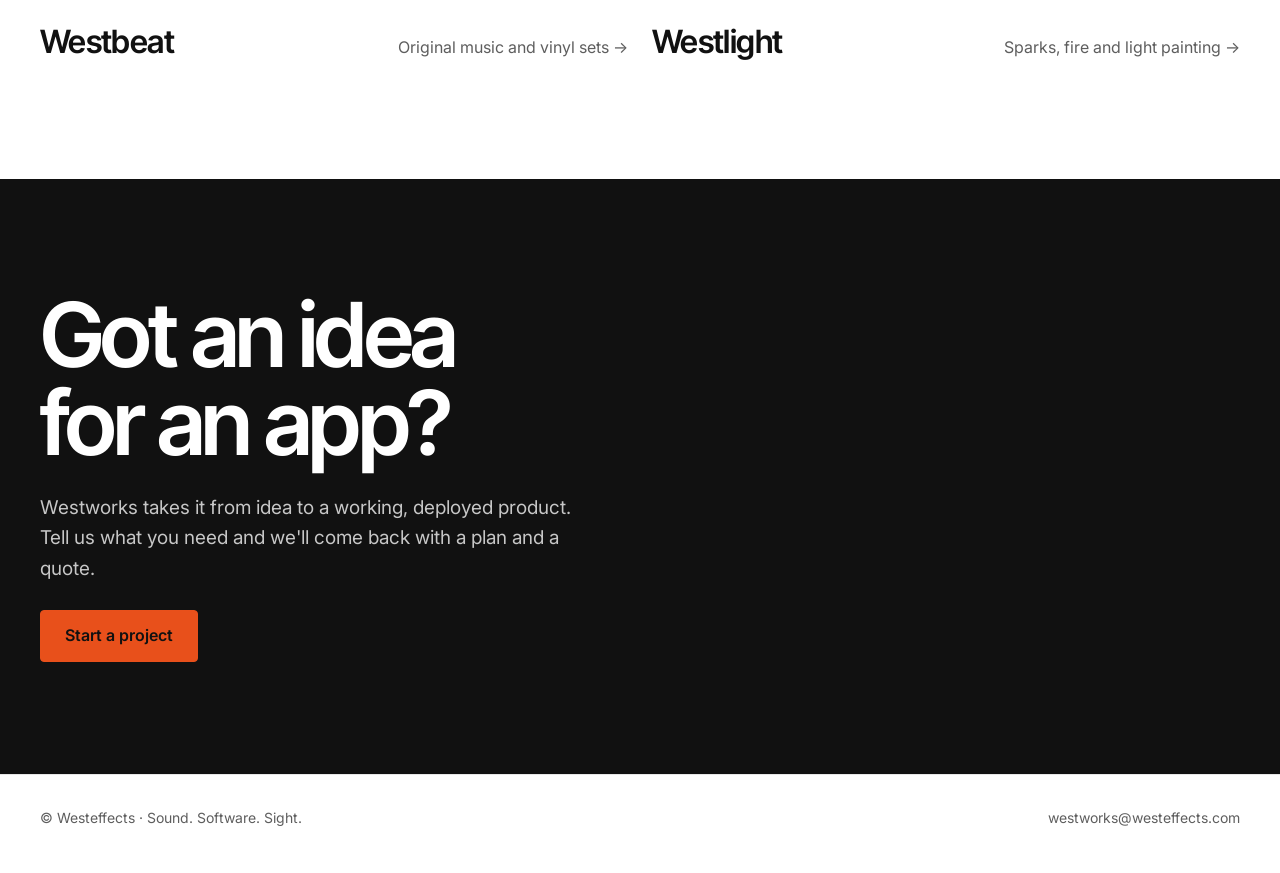
==== commit 25152e5d: "Restyle site in the Gallery look Replace the neon Night Market design with a white, black-type Galle" ====
--- a/index.html
+++ b/index.html
@@ -13,44 +13,62 @@
 <link rel="icon" href="/assets/favicon.png">
 <link rel="preconnect" href="https://fonts.googleapis.com">
 <link rel="preconnect" href="https://fonts.gstatic.com" crossorigin>
-<link href="https://fonts.googleapis.com/css2?family=Unbounded:wght@500;800&family=Manrope:wght@400;500;700;800&display=swap" rel="stylesheet">
+<link href="https://fonts.googleapis.com/css2?family=Inter+Tight:wght@500;600;700&family=Inter:wght@400;500;600&family=JetBrains+Mono:wght@400;500&display=swap" rel="stylesheet">
 <link rel="stylesheet" href="/assets/styles.css">
 </head>
 <body>
+<header class="top">
+  <div class="wrap">
+    <nav class="nav" aria-label="Main">
+      <a class="brand" href="/"><img src="/assets/emblem-256.png" alt="Westeffects compass emblem" width="34" height="34"><span>WESTEFFECTS</span></a>
+      <div class="menu">
+        <a href="/westworks/">Apps</a><a href="/westbeat/">Music</a><a href="/westlight/">Light</a>
+        <a class="cta" href="/westworks/#build">Start a project</a>
+      </div>
+    </nav>
+  </div>
+</header>
+
 <div class="wrap">
-  <nav class="nav" aria-label="Main">
-    <a class="brand" href="/"><img src="/assets/emblem-256.png" alt="Westeffects compass emblem" width="44" height="44"><span>WESTEFFECTS</span></a>
-    <div class="menu">
-      <a href="/westworks/">Apps</a><a href="/westbeat/">Music</a><a href="/westlight/">Light</a>
-      <a class="cta" href="/westworks/#build">Build me an app</a>
+  <section class="hero" aria-labelledby="hero-h">
+    <span class="kicker">Apps · Music · Light photography</span>
+    <h1 class="disp" id="hero-h">Sound. Software.<br><span class="accent">Sight.</span></h1>
+    <div class="hero-foot">
+      <p class="lead">Westeffects is home to three studios. Westworks builds apps, from idea to a working, deployed product. Westbeat makes original music and vinyl sets. Westlight paints with sparks, fire and light.</p>
+      <div class="row"><a class="btn" href="/westworks/">Browse the apps</a><a class="btn ghost" href="/westworks/#build">Start a project</a></div>
     </div>
-  </nav>
+  </section>
 
-  <header class="hero">
-    <span class="kicker">Westworks · app studio</span>
-    <h1 class="disp">Apps that glow in the <em>dark</em>.</h1>
-    <p class="lead">Smart little tools for quoting, planning and deciding. Use them free on the web, or join the list for the store releases.</p>
-    <div class="row"><a class="btn" href="/westworks/">Browse the apps</a><a class="btn ghost" href="#notify">Get launch alerts</a></div>
-  </header>
+  <section class="trio" aria-label="The three studios">
+    <a href="/westworks/"><figure><img src="/westworks/img/snap-appraisal.jpg" alt="Snap Appraisal, built by Westworks"><figcaption><b>01 · Westworks</b><span>Apps and software</span></figcaption></figure></a>
+    <a href="/westbeat/"><figure><img src="/assets/live-set.jpg" alt="Westbeat DJ playing vinyl at a live set"><figcaption><b>02 · Westbeat</b><span>Music and vinyl sets</span></figcaption></figure></a>
+    <a href="/westlight/"><figure><img src="/westlight/full/sparks-02.jpg" alt="Person inside a ring of steel wool sparks"><figcaption><b>03 · Westlight</b><span>Sparks, fire, light painting</span></figcaption></figure></a>
+  </section>
+</div>
 
-  <section class="block" aria-labelledby="now">
-    <div class="head-row"><h2 class="disp" id="now">Now showing</h2><a class="link-more" href="/westworks/">See all apps →</a></div>
+<div class="rule"></div>
+
+<div class="wrap">
+  <section class="block" aria-labelledby="now" style="padding-top:96px">
+    <div class="head-row"><h2 class="disp" id="now">Selected apps</h2><a class="link-more" href="/westworks/">See all apps →</a></div>
     <div class="grid">
-      <article class="glass app" style="--c:#22E4FF"><div class="body"><div class="glyph">↻</div><span class="tag">Free · web</span><h3 class="disp">Where To Next?</h3><p>Spin the wheel. Let the night decide.</p><a class="btn ghost sm go" href="https://hey-where-to-next.netlify.app" target="_blank" rel="noopener">Play free →</a></div></article>
-      <article class="glass app" style="--c:#FF3DCB"><div class="body"><div class="glyph">$</div><span class="tag">Free · web</span><h3 class="disp">Clean Quote Now</h3><p>Quote a cleaning job on the spot.</p><a class="btn ghost sm go" href="https://cleanquotenow.netlify.app" target="_blank" rel="noopener">Open app →</a></div></article>
-      <article class="glass app" style="--c:#B6FF5C"><div class="body"><div class="glyph">$$</div><span class="tag">Free · web</span><h3 class="disp">Green Quote Now</h3><p>Instant quotes for lawn and garden work.</p><a class="btn ghost sm go" href="https://greenquote.netlify.app" target="_blank" rel="noopener">Open app →</a></div></article>
-      <article class="glass app" style="--c:#FFB347"><div class="body"><div class="glyph">A→B</div><span class="tag">Free · web</span><h3 class="disp">Pathfinder Planner</h3><p>Plan the route, then work the plan.</p><a class="btn ghost sm go" href="https://pathfinderplanner.netlify.app" target="_blank" rel="noopener">Open app →</a></div></article>
-      <article class="glass app" style="--c:#B6FF5C"><div class="body"><div class="glyph">✦</div><span class="tag">Free · web</span><h3 class="disp">CosFinder</h3><p>Find the cosplay maker behind the build.</p><a class="btn ghost sm go" href="https://cosfinder-app.netlify.app" target="_blank" rel="noopener">Open app →</a></div></article>
-      <article class="glass app" style="--c:#FFB347"><div class="body"><div class="glyph">▣</div><span class="tag">Free · web</span><h3 class="disp">HangSpace</h3><p>Real art for real walls, plus a monthly auction.</p><a class="btn ghost sm go" href="https://hangspace-app.netlify.app" target="_blank" rel="noopener">Open app →</a></div></article>
-      <article class="glass app" style="--c:#FF3DCB"><div class="body"><div class="glyph">↑</div><span class="tag">Store release soon</span><h3 class="disp">AppGrade</h3><p>Capture an idea, get an honest score.</p><a class="btn ghost sm go" href="https://appgradeappideas.netlify.app" target="_blank" rel="noopener">Preview →</a></div></article>
-      <article class="glass app" style="--c:#22E4FF"><div class="body"><div class="glyph">≈</div><span class="tag">Store release soon</span><h3 class="disp">Stock Correlations</h3><p>See how ASX stocks move with the weather.</p><a class="btn ghost sm go" href="https://stockcorrelation.netlify.app" target="_blank" rel="noopener">Preview →</a></div></article>
+      <article class="app"><a class="shot" href="https://cleanquotenow.netlify.app" target="_blank" rel="noopener"><img src="/westworks/assets/Clean%20Quote.png" alt="Clean Quote Now screenshot" loading="lazy"></a><div class="body"><span class="tag">Free web app</span><h3 class="disp">Clean Quote Now</h3><p>Quote a cleaning job on the spot. Fast, no-fuss and professional.</p></div></article>
+      <article class="app"><a class="shot" href="https://pathfinderplanner.netlify.app" target="_blank" rel="noopener"><img src="/westworks/assets/Pathway.png" alt="Pathfinder Planner screenshot" loading="lazy"></a><div class="body"><span class="tag">Free web app</span><h3 class="disp">Pathfinder Planner</h3><p>Plan the route, then work the plan. Set a destination and risk-check it.</p></div></article>
+      <article class="app"><a class="shot" href="https://hangspace-app.netlify.app" target="_blank" rel="noopener"><img src="/westworks/img/hangspace.jpg" alt="HangSpace screenshot" loading="lazy"></a><div class="body"><span class="tag">Marketplace</span><h3 class="disp">HangSpace</h3><p>Real art for real walls, plus a monthly auction.</p></div></article>
     </div>
+    <ul class="applist">
+      <li><a href="https://hey-where-to-next.netlify.app" target="_blank" rel="noopener"><span class="n">Where To Next?</span><span class="k">Free web app</span><span class="d">Spin the wheel. Let the night decide.</span><span class="ar" aria-hidden="true">→</span></a></li>
+      <li><a href="https://greenquote.netlify.app" target="_blank" rel="noopener"><span class="n">Green Quote Now</span><span class="k">Free web app</span><span class="d">Instant quotes for lawn and garden work.</span><span class="ar" aria-hidden="true">→</span></a></li>
+      <li><a href="https://cosfinder-app.netlify.app" target="_blank" rel="noopener"><span class="n">CosFinder</span><span class="k">Directory</span><span class="d">Find the cosplay maker behind the build.</span><span class="ar" aria-hidden="true">→</span></a></li>
+      <li><a href="https://appgradeappideas.netlify.app" target="_blank" rel="noopener"><span class="n">AppGrade</span><span class="k">Store release soon</span><span class="d">Capture an idea, get an honest score.</span><span class="ar" aria-hidden="true">→</span></a></li>
+      <li><a href="https://stockcorrelation.netlify.app" target="_blank" rel="noopener"><span class="n">Stock Correlations</span><span class="k">Store release soon</span><span class="d">See how ASX stocks move with the weather.</span><span class="ar" aria-hidden="true">→</span></a></li>
+    </ul>
   </section>
 </div>
 
 <section class="band" id="notify" aria-labelledby="notify-h">
   <div class="wrap">
-    <div class="txt"><h2 class="disp" id="notify-h">First in line for the stores.</h2><p>Upgrade and Stock Correlations are heading to Google Play and the App Store. Get one email when they land.</p></div>
+    <div class="txt"><h2 class="disp" id="notify-h">First in line for the stores.</h2><p>AppGrade and Stock Correlations are heading to Google Play and the App Store. Get one email when they land.</p></div>
     <div class="side">
       <form class="cap" name="store-launch" method="POST" data-success="You are on the list. We will email you at launch.">
         <input type="hidden" name="form-name" value="store-launch">
@@ -58,26 +76,24 @@
         <div class="frow"><label class="sr" for="e1">Email address</label><input class="field" id="e1" name="email" type="email" required placeholder="you@email.com" autocomplete="email"><button class="btn" type="submit">Notify me</button></div>
         <p class="msg" role="status" aria-live="polite"></p>
       </form>
-      <div class="badges"><span>Google Play · soon</span><span>App Store · soon</span></div>
     </div>
   </div>
 </section>
 
 <div class="wrap">
-  <section class="block" aria-label="More from Westeffects">
-    <div class="grid" style="grid-template-columns:repeat(auto-fit,minmax(340px,1fr))">
-      <a class="glass feature" href="/westbeat/"><img src="/assets/live-set.jpg" alt="Westbeat DJ playing vinyl at a live set" loading="lazy"><div class="cap"><span class="kicker">Westbeat</span><strong>Original music and vinyl sets</strong></div></a>
-      <a class="glass feature" href="/westlight/"><img src="/westlight/full/sparks-02.jpg" alt="Person inside a ring of steel wool sparks" loading="lazy"><div class="cap"><span class="kicker" style="color:var(--amber)">Westlight</span><strong>Sparks, fire and light painting</strong></div></a>
-    </div>
-  </section>
-
-  <section class="block" id="build" aria-labelledby="build-h">
-    <div class="glass panel">
-      <div class="txt"><h2 class="disp" id="build-h">Got an idea for an app?</h2><p>Westworks takes it from idea to a working, deployed product. Tell us what you need.</p></div>
-      <a class="btn" href="/westworks/#build">Start a project</a>
-    </div>
+  <section class="studios" aria-label="More from Westeffects">
+    <a class="feature" href="/westbeat/"><img src="/assets/live-set.jpg" alt="Westbeat DJ playing vinyl at a live set" loading="lazy"><div class="cap"><strong>Westbeat</strong><span>Original music and vinyl sets →</span></div></a>
+    <a class="feature" href="/westlight/"><img src="/westlight/full/lp-01.jpg" alt="Light painting by Westlight" loading="lazy"><div class="cap"><strong>Westlight</strong><span>Sparks, fire and light painting →</span></div></a>
   </section>
 </div>
+
+<section class="dark" id="build" aria-labelledby="build-h">
+  <div class="wrap">
+    <h2 class="disp" id="build-h">Got an idea<br>for an app?</h2>
+    <p>Westworks takes it from idea to a working, deployed product. Tell us what you need and we'll come back with a plan and a quote.</p>
+    <a class="btn on-dark" href="/westworks/#build">Start a project</a>
+  </div>
+</section>
 
 <footer><div class="wrap"><span>© Westeffects · Sound. Software. Sight.</span><a href="mailto:westworks@westeffects.com">westworks@westeffects.com</a></div></footer>
 <script src="/assets/site.js" defer></script>
--- a/assets/styles.css
+++ b/assets/styles.css
@@ -1,169 +1,190 @@
-/* Westeffects — Night Market design. Shared by all four pages. */
+/* Westeffects — Gallery design. Shared by all four pages. */
 :root{
-  --bg:#0C0820; --bg-2:#150F33; --ink:#F2EEFF; --muted:#BDB4E6; --faint:#8F86BD;
-  --cyan:#22E4FF; --magenta:#FF3DCB; --lime:#B6FF5C; --amber:#FFB347; --ember:#FF5A1F;
-  --line:rgba(255,255,255,.14); --glass:rgba(255,255,255,.05);
-  --display:'Unbounded','Manrope',system-ui,sans-serif; --body:'Manrope',system-ui,sans-serif;
+  --bg:#FFFFFF; --bg-2:#F5F5F4; --ink:#111111; --muted:#5E5E5E; --line:#E6E6E6;
+  --accent:#E8501B; --accent-ink:#B83E12;
+  --display:'Inter Tight','Inter',system-ui,sans-serif; --body:'Inter',system-ui,sans-serif;
+  --mono:'JetBrains Mono',ui-monospace,monospace;
 }
 *{box-sizing:border-box;margin:0;padding:0}
 html{scroll-behavior:smooth}
-body{background:var(--bg);color:var(--ink);font-family:var(--body);line-height:1.6;-webkit-font-smoothing:antialiased;
-  background-image:radial-gradient(900px 500px at 85% 0,rgba(255,61,203,.26),transparent 60%),radial-gradient(900px 600px at 0 18%,rgba(34,228,255,.16),transparent 60%);
-  background-repeat:no-repeat}
+body{background:var(--bg);color:var(--ink);font-family:var(--body);font-size:16px;line-height:1.6;-webkit-font-smoothing:antialiased}
 a{color:inherit;text-decoration:none}
 img{display:block;max-width:100%}
-:focus-visible{outline:3px solid var(--cyan);outline-offset:3px}
-.wrap{max-width:1240px;margin:0 auto;padding:0 32px}
-.disp{font-family:var(--display);font-weight:800;line-height:1.04;letter-spacing:-.02em}
-.kicker{font-size:12px;font-weight:700;letter-spacing:.18em;text-transform:uppercase;color:var(--cyan)}
+:focus-visible{outline:2px solid var(--ink);outline-offset:3px}
+.wrap{max-width:1280px;margin:0 auto;padding:0 40px}
+.disp{font-family:var(--display);font-weight:600;line-height:1.02;letter-spacing:-.03em}
+.kicker{font-family:var(--mono);font-size:12px;font-weight:500;letter-spacing:.08em;text-transform:uppercase;color:var(--muted)}
+.accent{color:var(--accent)}
 .sr{position:absolute;width:1px;height:1px;overflow:hidden;clip:rect(0 0 0 0)}
 
 /* nav */
-.nav{display:flex;flex-wrap:wrap;align-items:center;justify-content:space-between;gap:16px;padding:26px 0}
+.top{border-bottom:1px solid var(--line)}
+.nav{display:flex;flex-wrap:wrap;align-items:center;justify-content:space-between;gap:16px 32px;padding:20px 0}
 .brand{display:flex;align-items:center;gap:12px}
-.brand img{width:44px;height:44px;border-radius:50%}
-.brand span{font-family:var(--display);font-weight:800;font-size:19px;letter-spacing:-.01em}
-.menu{display:flex;flex-wrap:wrap;align-items:center;gap:4px}
-.menu a{padding:10px 16px;font-weight:700;color:var(--muted);border-radius:999px;transition:color .2s}
-.menu a:hover,.menu a[aria-current="page"]{color:var(--cyan)}
-.menu a.cta{margin-left:8px;border:2px solid var(--cyan);color:var(--cyan);padding:9px 20px;box-shadow:0 0 22px rgba(34,228,255,.3)}
-.menu a.cta:hover{background:var(--cyan);color:var(--bg)}
+.brand img{width:34px;height:34px}
+.brand span{font-family:var(--display);font-weight:700;font-size:17px;letter-spacing:.14em}
+.menu{display:flex;flex-wrap:wrap;align-items:center;gap:4px 28px;font-size:15px;font-weight:500}
+.menu a{padding:10px 0;color:var(--ink)}
+.menu a:hover{color:var(--muted)}
+.menu a[aria-current="page"]{text-decoration:underline;text-underline-offset:6px;text-decoration-thickness:1px}
+.menu a.cta{background:var(--ink);color:#fff;padding:11px 20px;border-radius:4px}
+.menu a.cta:hover{background:#333;color:#fff}
 
 /* buttons */
-.btn{display:inline-block;border:0;cursor:pointer;font:inherit;font-weight:800;border-radius:999px;padding:16px 30px;background:var(--magenta);color:var(--bg);box-shadow:0 0 30px rgba(255,61,203,.5);transition:transform .15s,box-shadow .15s}
-.btn:hover{transform:translateY(-2px);box-shadow:0 0 42px rgba(255,61,203,.75)}
-.btn.ghost{background:transparent;color:var(--cyan);border:2px solid var(--cyan);box-shadow:0 0 22px rgba(34,228,255,.3);padding:14px 28px}
-.btn.ghost:hover{background:var(--cyan);color:var(--bg)}
-.btn.sm{padding:12px 22px;font-size:14px}
+.btn{display:inline-flex;align-items:center;justify-content:center;min-height:48px;border:1px solid var(--ink);cursor:pointer;font:inherit;font-weight:600;border-radius:4px;padding:12px 24px;background:var(--ink);color:#fff;transition:background .15s,color .15s}
+.btn:hover{background:#333;border-color:#333}
+.btn.ghost{background:transparent;color:var(--ink)}
+.btn.ghost:hover{background:var(--ink);color:#fff}
+.btn.sm{min-height:44px;padding:10px 18px;font-size:14px}
+.btn.on-dark{background:var(--accent);border-color:var(--accent);color:var(--ink)}
+.btn.on-dark:hover{background:#fff;border-color:#fff}
 
-/* glass */
-.glass{background:var(--glass);border:1px solid var(--line);border-radius:24px;overflow:hidden}
-.grid{display:grid;grid-template-columns:repeat(auto-fit,minmax(270px,1fr));gap:24px}
+/* layout */
+.glass{background:transparent}
+.grid{display:grid;grid-template-columns:repeat(auto-fill,minmax(min(100%,300px),1fr));gap:48px 24px}
+.row{display:flex;flex-wrap:wrap;gap:12px}
+.rule{border-top:1px solid var(--line)}
 
 /* hero */
-.hero{padding:72px 0 88px;display:flex;flex-direction:column;gap:30px;align-items:flex-start}
-.hero h1{font-size:clamp(40px,7.4vw,92px);max-width:1000px}
-.hero h1 em{font-style:normal;color:var(--cyan);text-shadow:0 0 40px rgba(34,228,255,.7)}
-.hero p.lead{font-size:clamp(17px,2vw,21px);color:var(--muted);max-width:560px}
-.row{display:flex;flex-wrap:wrap;gap:16px}
-.page-head{padding:48px 0 56px;display:flex;flex-direction:column;gap:20px}
-.page-head h1{font-size:clamp(40px,7vw,88px)}
-.page-head p{font-size:clamp(17px,1.8vw,20px);color:var(--muted);max-width:600px}
-section.block{padding-bottom:88px;display:flex;flex-direction:column;gap:30px}
-.block h2{font-size:clamp(26px,3.4vw,40px)}
-.head-row{display:flex;flex-wrap:wrap;justify-content:space-between;align-items:end;gap:12px}
-.link-more{font-weight:700;color:var(--muted)}
-.link-more:hover{color:var(--cyan)}
+.hero{padding:104px 0 72px;display:flex;flex-direction:column;gap:28px}
+.hero h1{font-size:clamp(52px,9vw,132px);line-height:.95;letter-spacing:-.04em}
+.hero-foot{display:grid;grid-template-columns:repeat(auto-fit,minmax(min(100%,320px),1fr));gap:32px;align-items:end;margin-top:20px}
+.lead{font-size:clamp(17px,1.8vw,20px);line-height:1.5;max-width:560px}
+.page-head{padding:88px 0 72px;display:flex;flex-direction:column;gap:22px}
+.page-head h1{font-size:clamp(48px,8vw,112px);line-height:.95;letter-spacing:-.04em}
+.page-head p{font-size:clamp(17px,1.8vw,20px);line-height:1.5;max-width:620px}
+section.block{padding-bottom:96px;display:flex;flex-direction:column;gap:40px}
+.block h2{font-size:clamp(32px,4.6vw,56px)}
+.head-row{display:flex;flex-wrap:wrap;justify-content:space-between;align-items:baseline;gap:12px 24px}
+.head-row p{color:var(--muted);max-width:520px}
+.link-more{font-weight:600;font-size:15px}
+.link-more:hover{color:var(--muted)}
+
+/* three-up photo strip */
+.trio{display:grid;grid-template-columns:repeat(auto-fit,minmax(min(100%,300px),1fr));gap:24px;padding-bottom:112px}
+.trio figure img{width:100%;aspect-ratio:4/5;object-fit:cover;object-position:top;background:var(--bg-2)}
+.trio figcaption{margin-top:14px;padding-top:12px;border-top:1px solid var(--ink);display:flex;justify-content:space-between;gap:12px;font-size:14px}
+.trio figcaption b{font-weight:600}
+.trio figcaption span{color:var(--muted)}
 
 /* app cards */
-.app{display:flex;flex-direction:column;box-shadow:0 0 0 1px var(--c,#fff)33,0 0 40px var(--c,#fff)22}
-.app .shot{height:190px;background:linear-gradient(160deg,var(--c),#1A1040);padding:20px 20px 0;display:flex;align-items:flex-end;justify-content:center}
-.app .shot .scr{width:78%;height:82%;border-radius:14px 14px 0 0;background:rgba(12,8,32,.88);border:1px solid rgba(255,255,255,.3);border-bottom:0;padding:14px;display:flex;flex-direction:column;gap:8px}
-.app .shot .scr i{display:block;height:8px;border-radius:4px;background:rgba(255,255,255,.2)}
-.app .shot .scr i:first-child{width:50%;background:var(--c)}
-.app .shot .scr i:last-child{width:70%}
-.app .shot img{width:100%;height:100%;object-fit:cover;object-position:top}
-.app .body{padding:24px;display:flex;flex-direction:column;gap:12px;flex:1}
-.app .tag{font-size:12px;font-weight:700;letter-spacing:.12em;text-transform:uppercase;color:var(--c)}
-.app h3{font-size:21px}
+.app{display:flex;flex-direction:column;gap:0}
+.app .shot{aspect-ratio:4/3;background:var(--bg-2);border:1px solid var(--line);overflow:hidden}
+.app .shot img{width:100%;height:100%;object-fit:cover;object-position:top;transition:transform .5s}
+.app:hover .shot img{transform:scale(1.03)}
+.app .body{padding-top:18px;display:flex;flex-direction:column;gap:8px;flex:1}
+.app .tag{font-family:var(--mono);font-size:12px;letter-spacing:.06em;text-transform:uppercase;color:var(--muted)}
+.app h3{font-size:22px;letter-spacing:-.02em}
 .app p{color:var(--muted);flex:1}
-.app .go{align-self:flex-start}
-.glyph{width:56px;height:56px;border-radius:16px;background:var(--c);color:var(--bg);display:flex;align-items:center;justify-content:center;font-family:var(--display);font-weight:800;font-size:20px}
-.store{padding:32px;display:flex;flex-wrap:wrap;gap:24px;align-items:center;box-shadow:0 0 50px var(--c)22}
-.store .glyph{width:120px;height:120px;border-radius:28px;font-size:48px}
-.store .info{flex:1 1 240px;min-width:0;display:flex;flex-direction:column;gap:10px}
+.app .go{align-self:flex-start;margin-top:8px}
+
+/* indexed list of apps */
+.applist{list-style:none;border-top:1px solid var(--ink)}
+.applist li{border-bottom:1px solid var(--line)}
+.applist a{display:grid;grid-template-columns:minmax(0,1.1fr) minmax(0,.8fr) minmax(0,1.6fr) auto;gap:4px 24px;padding:22px 0;align-items:baseline;transition:padding .2s}
+.applist a:hover{padding-left:10px}
+.applist .n{font-family:var(--display);font-size:22px;font-weight:600;letter-spacing:-.02em}
+.applist .k{font-family:var(--mono);font-size:12px;letter-spacing:.06em;text-transform:uppercase;color:var(--muted)}
+.applist .d{color:var(--muted)}
+.applist .ar{font-weight:600}
+@media (max-width:760px){.applist a{grid-template-columns:1fr}.applist .ar{display:none}}
+
+/* store cards */
+.store{display:flex;flex-direction:column;gap:12px;padding:32px;border:1px solid var(--line)}
+.store .glyph{display:none}
+.store .info{display:flex;flex-direction:column;gap:12px}
+.store h3{font-size:28px}
+.store p{color:var(--muted)}
 .badges{display:flex;flex-wrap:wrap;gap:8px;font-size:13px}
-.badges span{padding:8px 14px;border-radius:10px;background:var(--glass);border:1px solid var(--line)}
+.badges span{padding:6px 12px;border:1px solid var(--line);border-radius:4px;color:var(--muted)}
+.glyph{display:none}
 
-/* panels */
-.panel{padding:56px;background:linear-gradient(120deg,rgba(255,61,203,.22),rgba(34,228,255,.16));display:flex;flex-wrap:wrap;gap:36px;align-items:center;justify-content:space-between}
-.panel .txt{flex:1 1 420px;min-width:0;display:flex;flex-direction:column;gap:12px}
-.panel h2{font-size:clamp(26px,3.4vw,40px)}
-.panel p{color:#E4DDFF;font-size:18px;max-width:520px}
-.band{border-top:1px solid var(--line);border-bottom:1px solid var(--line);background:rgba(255,61,203,.08);padding:80px 0;margin-bottom:88px}
-.band .wrap{display:flex;flex-wrap:wrap;gap:40px;align-items:center}
-.band .txt{flex:1 1 420px;min-width:0;display:flex;flex-direction:column;gap:14px}
-.band h2{font-size:clamp(28px,3.6vw,44px)}
-.band p{color:var(--muted);font-size:18px;max-width:480px}
-.band .side{flex:1 1 420px;min-width:0;display:flex;flex-direction:column;gap:16px}
+/* bands and panels */
+.band{background:var(--bg-2);padding:72px 0;margin-bottom:96px}
+.band.end{margin-bottom:0}
+.band .wrap{display:flex;flex-wrap:wrap;gap:32px 64px;align-items:center}
+.band .txt{flex:1 1 420px;min-width:0;display:flex;flex-direction:column;gap:10px}
+.band h2{font-size:clamp(28px,3.4vw,40px)}
+.band p{color:var(--muted);font-size:17px;max-width:520px}
+.band .side{flex:1 1 420px;min-width:0;display:flex;flex-direction:column;gap:14px}
+.panel{display:flex;flex-wrap:wrap;gap:40px;align-items:flex-start;justify-content:space-between;padding:0}
+.panel .txt{flex:1 1 420px;min-width:0;display:flex;flex-direction:column;gap:14px}
+.panel h2{font-size:clamp(36px,5vw,64px)}
+.panel p{color:var(--muted);font-size:18px;max-width:520px}
+.dark{background:var(--ink);color:#fff}
+.dark .wrap{padding-top:112px;padding-bottom:112px;display:flex;flex-direction:column;gap:26px;align-items:flex-start}
+.dark h2{font-size:clamp(44px,7vw,96px);line-height:.98;letter-spacing:-.04em}
+.dark p{color:#C7C7C7;font-size:19px;max-width:560px}
 
 /* forms */
 form.cap{display:flex;flex-direction:column;gap:12px;width:100%}
 .frow{display:flex;flex-wrap:wrap;gap:12px}
-.field{flex:1 1 240px;min-width:0;border-radius:999px;border:1px solid rgba(255,255,255,.3);background:rgba(255,255,255,.06);color:var(--ink);padding:16px 22px;font:inherit;font-size:16px}
-textarea.field{border-radius:24px;min-height:120px;resize:vertical}
-.field::placeholder{color:var(--faint)}
-.msg{font-weight:700;min-height:1.4em;color:var(--lime)}
-.msg.err{color:#FF8FA3}
+.field{flex:1 1 240px;min-width:0;min-height:48px;border-radius:4px;border:1px solid var(--ink);background:#fff;color:var(--ink);padding:12px 14px;font:inherit;font-size:16px}
+textarea.field{min-height:140px;resize:vertical}
+.field::placeholder{color:#8A8A8A}
+.msg{font-weight:600;min-height:1.4em;color:#1C6B3A}
+.msg.err{color:#B3261E}
 .hp{position:absolute;left:-9999px}
 
-/* photo tiles */
-.feature{position:relative;min-height:380px;display:flex;align-items:flex-end}
-.feature img{position:absolute;inset:0;width:100%;height:100%;object-fit:cover;opacity:.6;transition:opacity .3s,transform .6s}
-.feature:hover img{opacity:.85;transform:scale(1.04)}
-.feature .cap{position:relative;padding:80px 28px 28px;width:100%;background:linear-gradient(transparent,var(--bg));display:flex;flex-direction:column;gap:6px}
-.feature .cap strong{font-family:var(--display);font-size:26px;line-height:1.1}
+/* studio tiles */
+.studios{display:grid;grid-template-columns:repeat(auto-fit,minmax(min(100%,420px),1fr));gap:24px;padding-bottom:112px}
+.feature{display:block}
+.feature img{width:100%;aspect-ratio:16/10;object-fit:cover;transition:opacity .3s}
+.feature:hover img{opacity:.88}
+.feature .cap{display:flex;flex-wrap:wrap;justify-content:space-between;align-items:baseline;gap:8px 16px;padding-top:18px}
+.feature .cap strong{font-family:var(--display);font-size:32px;font-weight:600;letter-spacing:-.02em}
+.feature .cap span{color:var(--muted)}
 
 /* westbeat */
-.split{display:flex;flex-wrap:wrap;gap:40px;align-items:center;padding:48px 0 72px}
+.split{display:flex;flex-wrap:wrap;gap:48px;align-items:center;padding:88px 0 96px}
 .split .l{flex:1 1 480px;min-width:0;display:flex;flex-direction:column;gap:24px}
-.split .r{flex:1 1 440px;min-width:0;border-radius:28px;overflow:hidden;border:1px solid rgba(255,255,255,.2);box-shadow:0 0 70px rgba(255,61,203,.4)}
-.split .r img{width:100%;height:440px;object-fit:cover}
-.tracks{display:grid;grid-template-columns:repeat(auto-fill,minmax(230px,1fr));gap:20px}
-.track{display:flex;flex-direction:column;transition:transform .2s,border-color .2s}
-.track:hover{transform:translateY(-4px);border-color:var(--cyan)}
-.track .th{position:relative;aspect-ratio:16/9;background:linear-gradient(135deg,var(--a),var(--b));overflow:hidden}
-.track .th img{width:100%;height:100%;object-fit:cover}
-.track .th b{position:absolute;left:12px;bottom:12px;width:38px;height:38px;border-radius:50%;background:rgba(12,8,32,.82);display:flex;align-items:center;justify-content:center;font-size:13px}
-.track .tt{padding:16px;font-weight:700;line-height:1.35;min-height:62px}
+.split .r{flex:1 1 440px;min-width:0}
+.split .r img{width:100%;aspect-ratio:4/3;object-fit:cover}
+.tracks{display:grid;grid-template-columns:repeat(auto-fill,minmax(min(100%,240px),1fr));gap:36px 24px}
+.track{display:flex;flex-direction:column}
+.track .th{position:relative;aspect-ratio:16/9;background:var(--bg-2);overflow:hidden}
+.track .th img{width:100%;height:100%;object-fit:cover;transition:transform .5s}
+.track:hover .th img{transform:scale(1.04)}
+.track .th b{position:absolute;left:12px;bottom:12px;width:36px;height:36px;border-radius:50%;background:#fff;color:var(--ink);display:flex;align-items:center;justify-content:center;font-size:12px}
+.track .tt{padding-top:12px;font-weight:600;line-height:1.35}
+.eq{display:none}
 
 /* westlight */
-.cat{padding-bottom:64px}
-.cat-head{display:flex;flex-wrap:wrap;align-items:baseline;gap:8px 20px;margin-bottom:28px}
-.cat-head h2{font-size:clamp(28px,4vw,44px)}
-.cat-head p{color:var(--muted);max-width:460px}
-.tiles{display:grid;grid-template-columns:repeat(auto-fill,minmax(260px,1fr));gap:18px}
-.tile{position:relative;aspect-ratio:1/1;border-radius:20px;overflow:hidden;cursor:zoom-in;border:1px solid var(--line);background:#000;padding:0;font:inherit;color:inherit;text-align:left;width:100%}
+.cat{padding-bottom:88px}
+.cat-head{display:flex;flex-wrap:wrap;align-items:baseline;gap:8px 24px;margin-bottom:28px;padding-top:20px;border-top:1px solid var(--ink)}
+.cat-head h2{font-size:clamp(32px,4.4vw,52px)}
+.cat-head p{color:var(--muted);max-width:480px}
+.tiles{display:grid;grid-template-columns:repeat(auto-fill,minmax(min(100%,260px),1fr));gap:16px}
+.tile{position:relative;aspect-ratio:1/1;overflow:hidden;cursor:zoom-in;border:0;background:#000;padding:0;font:inherit;color:inherit;text-align:left;width:100%}
 .tile img{width:100%;height:100%;object-fit:cover;transition:transform .5s}
-.tile:hover img{transform:scale(1.07)}
-.tile .ov{position:absolute;inset:0;display:flex;align-items:flex-end;padding:14px;background:linear-gradient(0deg,rgba(12,8,32,.9),transparent 50%);font-size:12px;font-weight:700;opacity:0;transition:opacity .25s}
-.tile:hover .ov,.tile:focus-visible .ov{opacity:1}
-.lb{position:fixed;inset:0;background:rgba(8,5,22,.97);z-index:100;display:none;align-items:center;justify-content:center;padding:5vh 4vw}
+.tile:hover img{transform:scale(1.04)}
+.tile .ov{position:absolute;left:0;right:0;bottom:0;padding:10px 12px;background:#fff;color:var(--ink);font-size:12px;font-weight:500;transform:translateY(100%);transition:transform .25s}
+.tile:hover .ov,.tile:focus-visible .ov{transform:none}
+.lb{position:fixed;inset:0;background:rgba(255,255,255,.98);z-index:100;display:none;align-items:center;justify-content:center;padding:5vh 4vw}
 .lb.open{display:flex}
-.lb img{max-width:100%;max-height:86vh;border-radius:8px;box-shadow:0 30px 80px rgba(0,0,0,.6)}
-.lb button{position:absolute;background:rgba(255,255,255,.08);border:1px solid rgba(255,255,255,.2);color:#fff;border-radius:50%;width:46px;height:46px;font-size:22px;cursor:pointer}
-.lb button:hover{background:rgba(255,255,255,.2)}
+.lb img{max-width:100%;max-height:82vh}
+.lb button{position:absolute;background:#fff;border:1px solid var(--ink);color:var(--ink);border-radius:50%;width:46px;height:46px;font-size:22px;cursor:pointer}
+.lb button:hover{background:var(--ink);color:#fff}
 .lb .x{top:24px;right:24px}.lb .p{left:24px;top:50%;transform:translateY(-50%)}.lb .n{right:24px;top:50%;transform:translateY(-50%)}
 .lb .c{position:absolute;bottom:26px;left:0;right:0;text-align:center;font-size:13px;color:var(--muted);padding:0 16px}
-
-footer{border-top:1px solid var(--line);padding:36px 0 44px;color:var(--faint);font-size:14px}
-footer .wrap{display:flex;flex-wrap:wrap;justify-content:space-between;gap:12px}
-footer a:hover{color:var(--cyan)}
-@media (max-width:640px){
-  .wrap{padding:0 20px}
-  .panel{padding:32px 24px}
-  .hero{padding:40px 0 56px}
-  .lb .p{left:8px}.lb .n{right:8px}
-}
-@media (prefers-reduced-motion:reduce){*{transition:none!important;scroll-behavior:auto!important}}
-
-/* Westbeat: equaliser bars on hover and a slow neon pulse on the title */
-.track .th .eq{position:absolute;right:12px;bottom:12px;display:flex;align-items:flex-end;gap:3px;height:34px;opacity:0;transition:opacity .2s}
-.track:hover .eq,.track:focus-visible .eq{opacity:1}
-.eq i{display:block;width:5px;height:100%;border-radius:2px;background:var(--cyan);box-shadow:0 0 10px var(--cyan);transform-origin:bottom;transform:scaleY(.2);animation:eq 900ms ease-in-out infinite}
-.eq i:nth-child(2){animation-delay:-.3s;background:var(--magenta);box-shadow:0 0 10px var(--magenta)}
-.eq i:nth-child(3){animation-delay:-.6s}
-.eq i:nth-child(4){animation-delay:-.15s;background:var(--magenta);box-shadow:0 0 10px var(--magenta)}
-.eq i:nth-child(5){animation-delay:-.45s}
-@keyframes eq{0%,100%{transform:scaleY(.2)}50%{transform:scaleY(1)}}
-.pulse{animation:pulse 4s ease-in-out infinite;text-shadow:0 0 40px rgba(34,228,255,.55)}
-@keyframes pulse{0%,100%{text-shadow:0 0 30px rgba(34,228,255,.4)}50%{text-shadow:0 0 64px rgba(255,61,203,.7)}}
-@media (prefers-reduced-motion:reduce){.eq i,.pulse{animation:none}.eq i{transform:scaleY(.6)}}
 
 /* Westlight print shop */
 .buy{position:absolute;left:0;right:0;bottom:64px;display:flex;flex-wrap:wrap;gap:12px;justify-content:center;align-items:center;padding:0 16px;color:var(--muted);font-size:14px}
 .buy[hidden]{display:none}
-.buy .field{flex:0 1 280px;padding:11px 18px;border-radius:999px;background:#1a1240}
-.buy .bm{flex-basis:100%;text-align:center;color:#FF8FA3;font-weight:700}
-.notice{margin:8px 0 0;padding:16px 22px;border-radius:16px;background:rgba(182,255,92,.12);border:1px solid rgba(182,255,92,.4);color:var(--lime);font-weight:700}
+.buy .field{flex:0 1 280px}
+.buy .bm{flex-basis:100%;text-align:center;color:#B3261E;font-weight:600}
+.lb .buy button{position:static;width:auto;height:auto;border-radius:4px;font-size:14px}
+.notice{margin:24px 0 0;padding:14px 18px;border:1px solid #1C6B3A;color:#1C6B3A;font-weight:600}
 .notice[hidden]{display:none}
+
+footer{border-top:1px solid var(--line);padding:32px 0 44px;color:var(--muted);font-size:14px}
+footer .wrap{display:flex;flex-wrap:wrap;justify-content:space-between;gap:12px 32px}
+footer a:hover{color:var(--ink)}
+@media (max-width:640px){
+  .wrap{padding:0 20px}
+  .hero{padding:56px 0 48px}
+  .page-head{padding:56px 0 48px}
+  .dark .wrap{padding-top:72px;padding-bottom:72px}
+  .lb .p{left:8px}.lb .n{right:8px}
+}
+@media (prefers-reduced-motion:reduce){*{transition:none!important;scroll-behavior:auto!important}}
